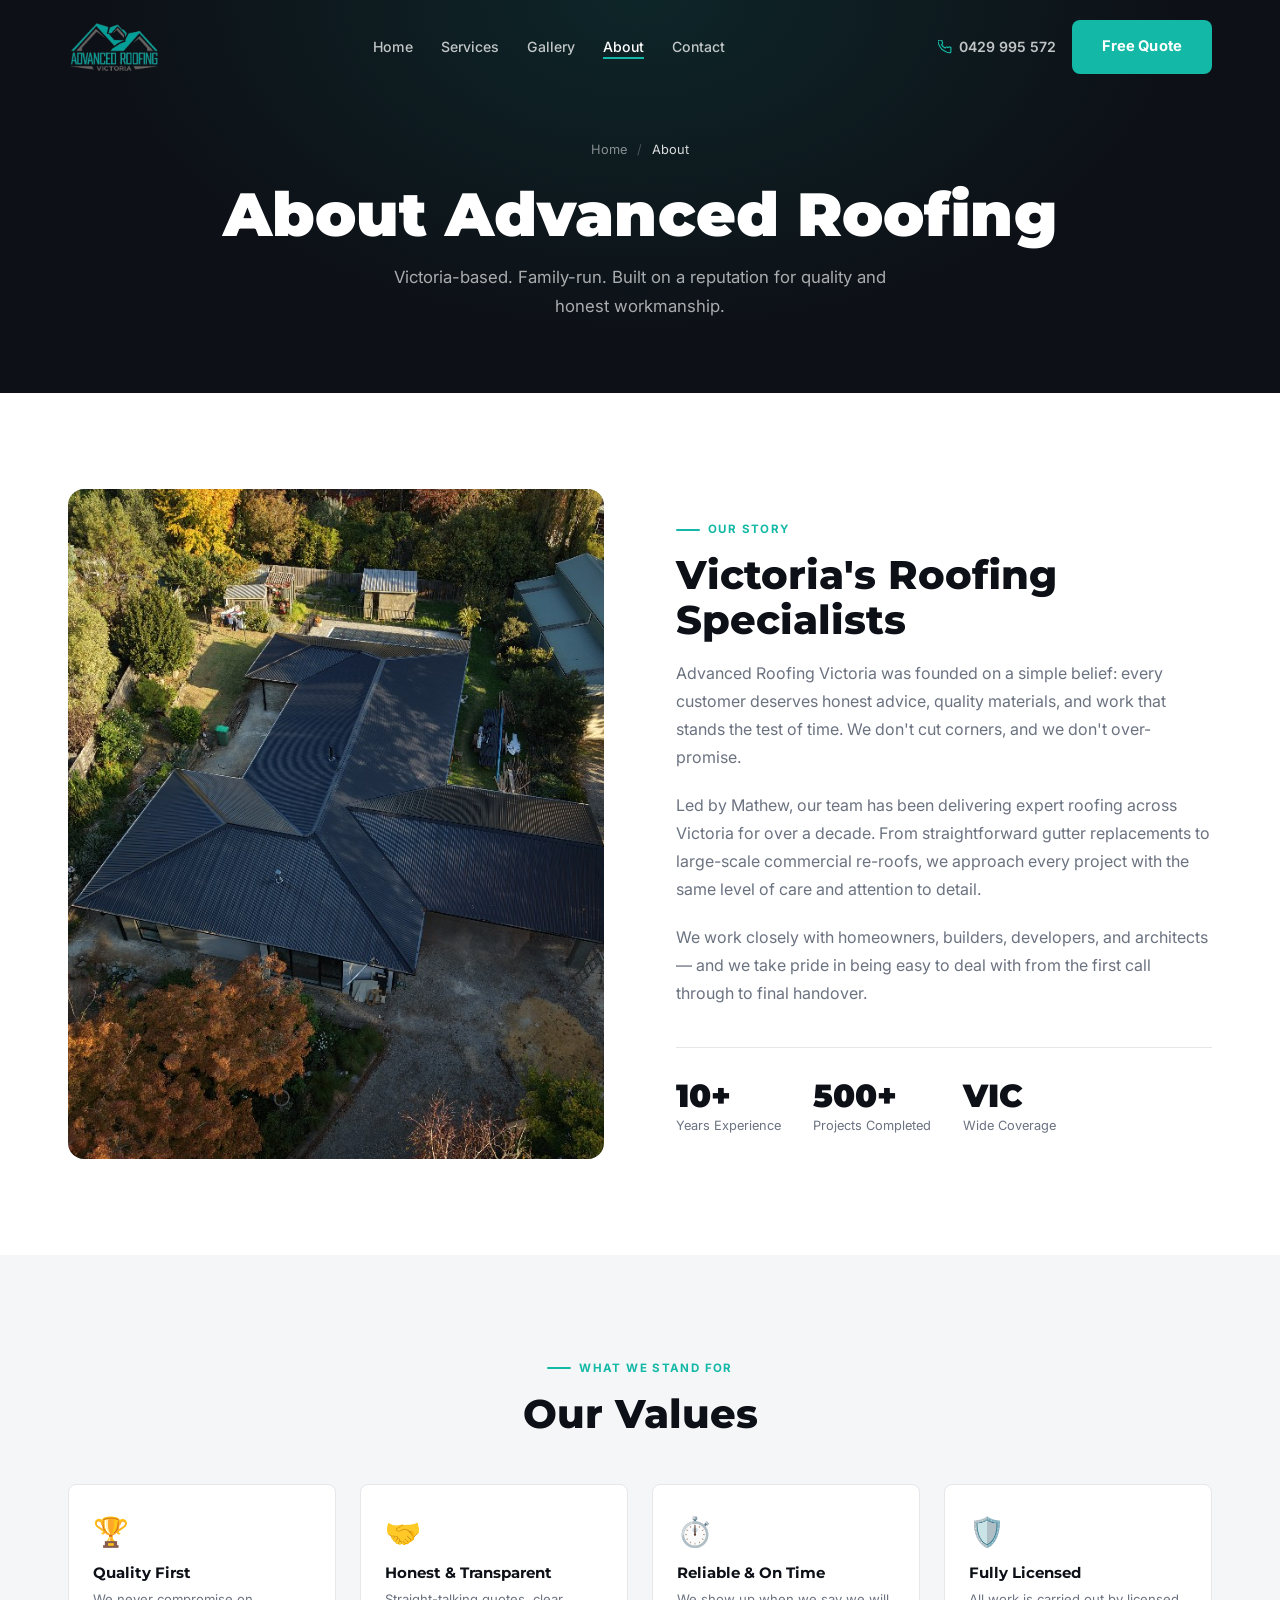
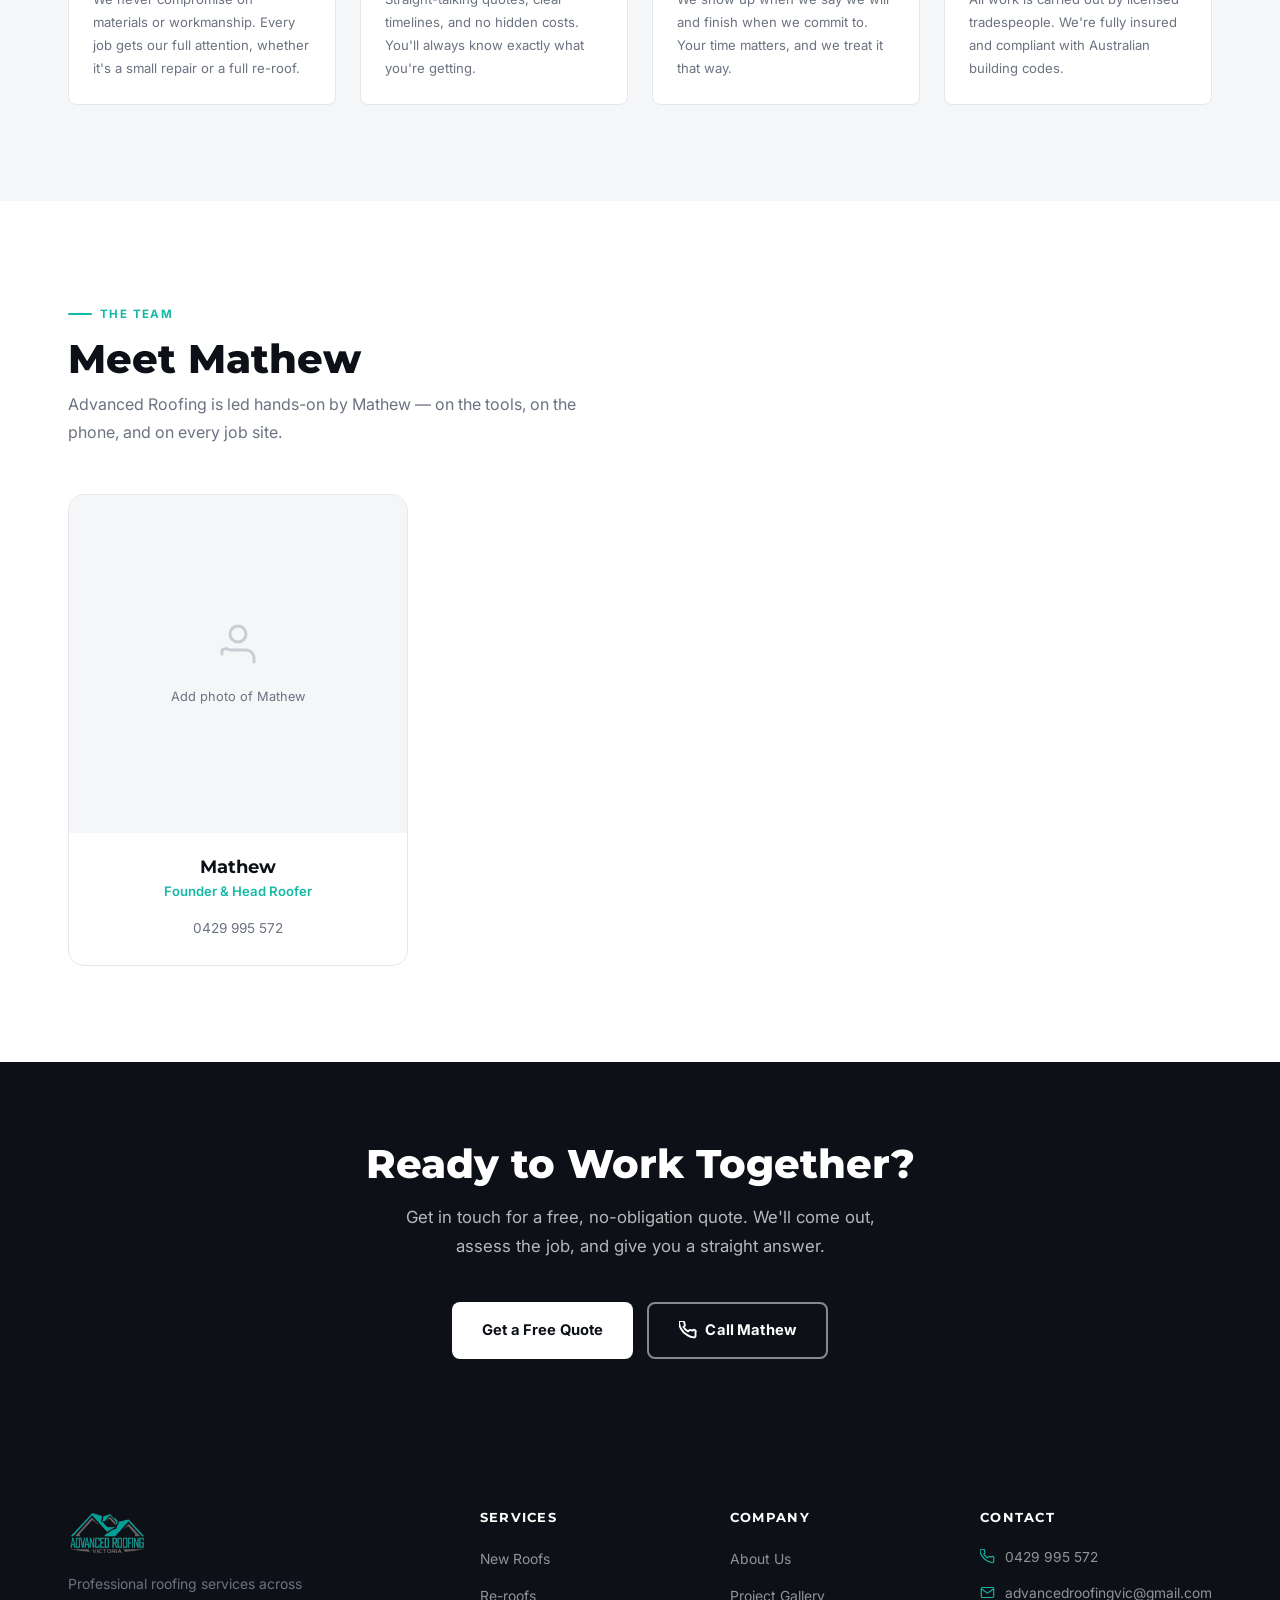
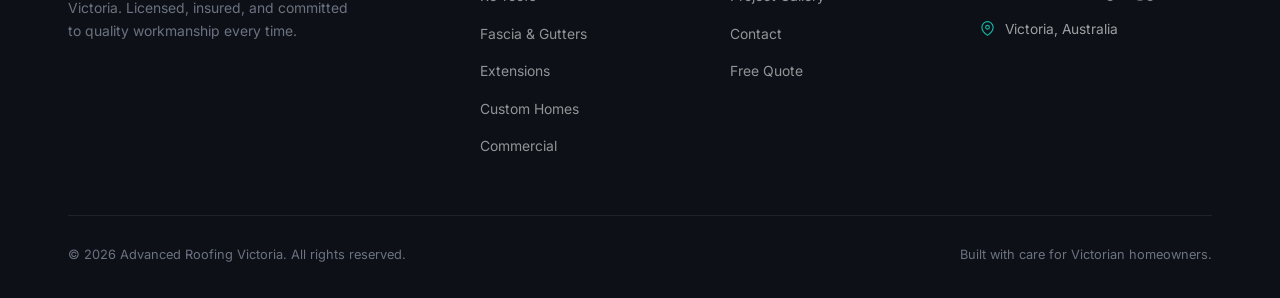
==== about.html @ ae1f90bc "Add services, gallery, about, and contact pages with clean URLs. Co-authored-by: Cursor <cursoragent" ====
<!DOCTYPE html>
<html lang="en">
<head>
  <meta charset="UTF-8" />
  <meta name="viewport" content="width=device-width, initial-scale=1.0" />
  <title>About Us | Advanced Roofing Victoria</title>
  <meta name="description" content="Learn about Advanced Roofing Victoria — who we are, what we stand for, and why Victorian homeowners trust us with their roofs." />
  <link rel="stylesheet" href="css/styles.css" />
</head>
<body>
  <!-- Navigation -->
  <nav class="navbar scrolled" id="navbar">
    <div class="container">
      <a href="/" class="nav-logo">
        <img src="images/logo.png" alt="Advanced Roofing Victoria" />
      </a>
      <ul class="nav-links">
        <li><a href="/">Home</a></li>
        <li><a href="services">Services</a></li>
        <li><a href="gallery">Gallery</a></li>
        <li><a href="about" class="active">About</a></li>
        <li><a href="contact">Contact</a></li>
      </ul>
      <div class="nav-right">
        <a href="tel:0429995572" class="nav-phone">
          <svg xmlns="http://www.w3.org/2000/svg" viewBox="0 0 24 24" style="width:14px;height:14px;stroke:#14B8A6;fill:none;stroke-width:2;"><path d="M22 16.92v3a2 2 0 01-2.18 2 19.79 19.79 0 01-8.63-3.07A19.5 19.5 0 013.07 11a19.79 19.79 0 01-3.07-8.67A2 2 0 012 .18h3a2 2 0 012 1.72 12.05 12.05 0 00.7 2.81 2 2 0 01-.45 2.11L6.09 7.91a16 16 0 006 6l1.27-1.27a2 2 0 012.11-.45 12.05 12.05 0 002.81.7A2 2 0 0122 14.92v2z"/></svg>
          0429 995 572
        </a>
        <a href="contact" class="btn btn-teal">Free Quote</a>
      </div>
      <button class="hamburger" id="hamburger" aria-label="Toggle menu">
        <span></span><span></span><span></span>
      </button>
    </div>
  </nav>
  <!-- Mobile Nav -->
  <div class="mobile-nav" id="mobileNav">
    <a href="/" onclick="closeMobileNav()">Home</a>
    <a href="services" onclick="closeMobileNav()">Services</a>
    <a href="gallery" onclick="closeMobileNav()">Gallery</a>
    <a href="about" onclick="closeMobileNav()">About</a>
    <a href="contact" onclick="closeMobileNav()">Contact</a>
    <a href="contact" class="btn btn-teal">Get a Free Quote</a>
  </div>
  <!-- Page Hero -->
  <section class="page-hero">
    <div class="container">
      <div class="breadcrumb">
        <a href="/">Home</a>
        <span>/</span>
        <span style="color:rgba(255,255,255,0.85)">About</span>
      </div>
      <h1>About Advanced Roofing</h1>
      <p>Victoria-based. Family-run. Built on a reputation for quality and honest workmanship.</p>
    </div>
  </section>
  <!-- Our Story -->
  <section class="section">
    <div class="container">
      <div class="about-grid">
        <div class="about-image">
          <img src="images/IMG_0963.jpg" alt="Advanced Roofing Victoria — aerial project view" />
        </div>
        <div>
          <span class="section-eyebrow">Our Story</span>
          <h2 class="section-title">Victoria's Roofing Specialists</h2>
          <p style="margin-bottom:20px;">Advanced Roofing Victoria was founded on a simple belief: every customer deserves honest advice, quality materials, and work that stands the test of time. We don't cut corners, and we don't over-promise.</p>
          <p style="margin-bottom:20px;">Led by Mathew, our team has been delivering expert roofing across Victoria for over a decade. From straightforward gutter replacements to large-scale commercial re-roofs, we approach every project with the same level of care and attention to detail.</p>
          <p>We work closely with homeowners, builders, developers, and architects — and we take pride in being easy to deal with from the first call through to final handover.</p>
          <div style="display:flex;gap:32px;margin-top:40px;padding-top:32px;border-top:1px solid var(--border);">
            <div>
              <div style="font-family:var(--font-head);font-size:2rem;font-weight:900;color:var(--dark);line-height:1;">10+</div>
              <div style="font-size:0.8rem;color:var(--grey-mid);margin-top:4px;">Years Experience</div>
            </div>
            <div>
              <div style="font-family:var(--font-head);font-size:2rem;font-weight:900;color:var(--dark);line-height:1;">500+</div>
              <div style="font-size:0.8rem;color:var(--grey-mid);margin-top:4px;">Projects Completed</div>
            </div>
            <div>
              <div style="font-family:var(--font-head);font-size:2rem;font-weight:900;color:var(--dark);line-height:1;">VIC</div>
              <div style="font-size:0.8rem;color:var(--grey-mid);margin-top:4px;">Wide Coverage</div>
            </div>
          </div>
        </div>
      </div>
    </div>
  </section>
  <!-- Our Values -->
  <section class="section section--grey">
    <div class="container">
      <div style="text-align:center;margin-bottom:48px;">
        <span class="section-eyebrow">What We Stand For</span>
        <h2 class="section-title">Our Values</h2>
      </div>
      <div class="values-grid" style="grid-template-columns:repeat(auto-fit,minmax(220px,1fr));gap:24px;">
        <div class="value-card">
          <div class="value-icon">🏆</div>
          <h4>Quality First</h4>
          <p>We never compromise on materials or workmanship. Every job gets our full attention, whether it's a small repair or a full re-roof.</p>
        </div>
        <div class="value-card">
          <div class="value-icon">🤝</div>
          <h4>Honest &amp; Transparent</h4>
          <p>Straight-talking quotes, clear timelines, and no hidden costs. You'll always know exactly what you're getting.</p>
        </div>
        <div class="value-card">
          <div class="value-icon">⏱️</div>
          <h4>Reliable &amp; On Time</h4>
          <p>We show up when we say we will and finish when we commit to. Your time matters, and we treat it that way.</p>
        </div>
        <div class="value-card">
          <div class="value-icon">🛡️</div>
          <h4>Fully Licensed</h4>
          <p>All work is carried out by licensed tradespeople. We're fully insured and compliant with Australian building codes.</p>
        </div>
      </div>
    </div>
  </section>
  <!-- Meet the Team -->
  <section class="section">
    <div class="container">
      <span class="section-eyebrow">The Team</span>
      <h2 class="section-title" style="margin-bottom:8px;">Meet Mathew</h2>
      <p style="margin-bottom:48px;max-width:540px;">Advanced Roofing is led hands-on by Mathew — on the tools, on the phone, and on every job site.</p>
      <div style="display:grid;grid-template-columns:repeat(auto-fit,minmax(260px,1fr));gap:24px;max-width:600px;">
        <div class="team-card">
          <div class="team-photo" style="min-height:280px;">
            <!-- Replace with Mathew's photo: <img src="images/mathew.jpg" alt="Mathew — Advanced Roofing Victoria"> -->
            <div class="image-placeholder">
              <svg xmlns="http://www.w3.org/2000/svg" fill="none" viewBox="0 0 24 24" stroke="currentColor" style="width:48px;height:48px;"><path stroke-linecap="round" stroke-linejoin="round" stroke-width="1.5" d="M20 21v-2a4 4 0 00-4-4H8a4 4 0 00-4 0v2M12 11a4 4 0 100-8 4 4 0 000 8z"/></svg>
              <p style="font-size:0.8rem;color:var(--grey-mid);margin-top:8px;">Add photo of Mathew</p>
            </div>
          </div>
          <div class="team-info">
            <h4>Mathew</h4>
            <p class="role">Founder &amp; Head Roofer</p>
            <div style="margin-top:12px;">
              <a href="tel:0429995572" style="font-size:0.85rem;color:var(--grey-mid);">0429 995 572</a>
            </div>
          </div>
        </div>
      </div>
    </div>
  </section>
  <!-- CTA Banner -->
  <div class="cta-banner">
    <div class="container">
      <h2>Ready to Work Together?</h2>
      <p>Get in touch for a free, no-obligation quote. We'll come out, assess the job, and give you a straight answer.</p>
      <div class="cta-actions">
        <a href="contact" class="btn btn-white">Get a Free Quote</a>
        <a href="tel:0429995572" class="btn btn-outline-white">
          <svg xmlns="http://www.w3.org/2000/svg" width="18" height="18" viewBox="0 0 24 24" fill="none" stroke="currentColor" stroke-width="2.5"><path d="M22 16.92v3a2 2 0 01-2.18 2 19.79 19.79 0 01-8.63-3.07A19.5 19.5 0 013.07 11a19.79 19.79 0 01-3.07-8.67A2 2 0 012 .18h3a2 2 0 012 1.72c.127.96.361 1.903.7 2.81a2 2 0 01-.45 2.11L6.09 7.91a16 16 0 006 6l1.27-1.27a2 2 0 012.11-.45c.907.339 1.85.573 2.81.7A2 2 0 0122 14.92v2z"/></svg>
          Call Mathew
        </a>
      </div>
    </div>
  </div>
  <!-- Footer -->
  <footer class="footer">
    <div class="container">
      <div class="footer-grid">
        <div class="footer-brand">
          <a href="/" class="nav-logo">
            <img src="images/logo.png" alt="Advanced Roofing Victoria" style="height:44px;width:auto;" />
          </a>
          <p>Professional roofing services across Victoria. Licensed, insured, and committed to quality workmanship every time.</p>
        </div>
        <div class="footer-col">
          <h4>Services</h4>
          <ul>
            <li><a href="services#new-roofs">New Roofs</a></li>
            <li><a href="services#reroofs">Re-roofs</a></li>
            <li><a href="services#gutters">Fascia &amp; Gutters</a></li>
            <li><a href="services#extensions">Extensions</a></li>
            <li><a href="services#custom-homes">Custom Homes</a></li>
            <li><a href="services#commercial">Commercial</a></li>
          </ul>
        </div>
        <div class="footer-col">
          <h4>Company</h4>
          <ul>
            <li><a href="about">About Us</a></li>
            <li><a href="gallery">Project Gallery</a></li>
            <li><a href="contact">Contact</a></li>
            <li><a href="contact">Free Quote</a></li>
          </ul>
        </div>
        <div class="footer-col">
          <h4>Contact</h4>
          <div class="footer-contact-item">
            <svg xmlns="http://www.w3.org/2000/svg" viewBox="0 0 24 24"><path d="M22 16.92v3a2 2 0 01-2.18 2 19.79 19.79 0 01-8.63-3.07A19.5 19.5 0 013.07 11a19.79 19.79 0 01-3.07-8.67A2 2 0 012 .18h3a2 2 0 012 1.72c.127.96.361 1.903.7 2.81a2 2 0 01-.45 2.11L6.09 7.91a16 16 0 006 6l1.27-1.27a2 2 0 012.11-.45c.907.339 1.85.573 2.81.7A2 2 0 0122 14.92v2z"/></svg>
            <a href="tel:0429995572">0429 995 572</a>
          </div>
          <div class="footer-contact-item">
            <svg xmlns="http://www.w3.org/2000/svg" viewBox="0 0 24 24"><path d="M4 4h16c1.1 0 2 .9 2 2v12c0 1.1-.9 2-2 2H4c-1.1 0-2-.9-2-2V6c0-1.1.9-2 2-2z"/><polyline points="22,6 12,13 2,6"/></svg>
            <a href="mailto:advancedroofingvic@gmail.com">advancedroofingvic@gmail.com</a>
          </div>
          <div class="footer-contact-item">
            <svg xmlns="http://www.w3.org/2000/svg" viewBox="0 0 24 24"><path d="M21 10c0 7-9 13-9 13s-9-6-9-13a9 9 0 0118 0z"/><circle cx="12" cy="10" r="3"/></svg>
            <span>Victoria, Australia</span>
          </div>
        </div>
      </div>
      <div class="footer-bottom">
        <p>&copy; 2026 Advanced Roofing Victoria. All rights reserved.</p>
        <p>Built with care for Victorian homeowners.</p>
      </div>
    </div>
  </footer>
  <button class="scroll-top" id="scrollTop" aria-label="Scroll to top">
    <svg xmlns="http://www.w3.org/2000/svg" viewBox="0 0 24 24"><polyline points="18 15 12 9 6 15"/></svg>
  </button>
  <script src="js/main.js"></script>
</body>
</html>
---- css/styles.css ----
/* ============================================
   ADVANCED ROOFING VICTORIA — Stylesheet
   ============================================ */
@import url('https://fonts.googleapis.com/css2?family=Inter:wght@400;500;600;700;800&family=Montserrat:wght@700;800;900&display=swap');
/* ── Reset & Variables ── */
*, *::before, *::after { box-sizing: border-box; margin: 0; padding: 0; }
:root {
  --teal:        #14B8A6;
  --teal-dark:   #0d9e8e;
  --teal-light:  rgba(20,184,166,0.12);
  --dark:        #0d1117;
  --dark-2:      #161b22;
  --charcoal:    #21262d;
  --grey-dark:   #1f2937;
  --grey-mid:    #6b7280;
  --grey-light:  #f4f6f8;
  --white:       #ffffff;
  --border:      #e5e7eb;
  --shadow-sm:   0 2px 8px rgba(13,17,23,0.08);
  --shadow:      0 4px 24px rgba(13,17,23,0.12);
  --shadow-lg:   0 12px 48px rgba(13,17,23,0.18);
  --shadow-xl:   0 24px 80px rgba(13,17,23,0.25);
  --radius:      8px;
  --radius-lg:   16px;
  --radius-xl:   24px;
  --transition:  0.25s ease;
  --font-body:   'Inter', sans-serif;
  --font-head:   'Montserrat', sans-serif;
  --max-w:       1200px;
}
html { scroll-behavior: smooth; }
body {
  font-family: var(--font-body);
  color: var(--grey-dark);
  background: var(--white);
  line-height: 1.6;
  -webkit-font-smoothing: antialiased;
}
img { max-width: 100%; display: block; }
a { text-decoration: none; color: inherit; }
ul { list-style: none; }
/* ── Typography ── */
h1, h2, h3, h4 { font-family: var(--font-head); line-height: 1.12; }
h1 { font-size: clamp(2.2rem, 5.5vw, 3.8rem); font-weight: 900; }
h2 { font-size: clamp(1.7rem, 3.5vw, 2.5rem); font-weight: 800; }
h3 { font-size: clamp(1.05rem, 2vw, 1.25rem); font-weight: 700; }
p  { color: var(--grey-mid); line-height: 1.75; }
/* ── Layout ── */
.container { max-width: var(--max-w); margin: 0 auto; padding: 0 28px; }
.section    { padding: 96px 0; }
.section--grey  { background: var(--grey-light); }
.section--dark  { background: var(--dark); }
.section--dark-2 { background: var(--dark-2); }
.section-eyebrow {
  display: inline-flex;
  align-items: center;
  gap: 8px;
  font-size: 0.72rem;
  font-weight: 700;
  letter-spacing: 0.12em;
  text-transform: uppercase;
  color: var(--teal);
  margin-bottom: 14px;
}
.section-eyebrow::before {
  content: '';
  display: block;
  width: 24px;
  height: 2px;
  background: var(--teal);
  border-radius: 2px;
}
.section-title   { margin-bottom: 16px; color: var(--dark); }
.section-title--white { color: var(--white); }
.section-subtitle { font-size: 1.05rem; max-width: 560px; margin-bottom: 56px; }
/* ── Buttons ── */
.btn {
  display: inline-flex;
  align-items: center;
  gap: 8px;
  padding: 15px 30px;
  border-radius: var(--radius);
  font-family: var(--font-body);
  font-weight: 700;
  font-size: 0.92rem;
  letter-spacing: 0.01em;
  cursor: pointer;
  border: none;
  transition: all var(--transition);
  white-space: nowrap;
}
.btn-teal {
  background: var(--teal);
  color: var(--white);
}
.btn-teal:hover { background: var(--teal-dark); transform: translateY(-2px); box-shadow: 0 8px 24px rgba(20,184,166,0.35); }
.btn-white {
  background: var(--white);
  color: var(--dark);
  font-weight: 700;
}
.btn-white:hover { background: #f0fdfb; transform: translateY(-2px); }
.btn-outline-white {
  background: transparent;
  color: var(--white);
  border: 2px solid rgba(255,255,255,0.5);
}
.btn-outline-white:hover { border-color: var(--white); background: rgba(255,255,255,0.08); }
.btn-dark {
  background: var(--dark);
  color: var(--white);
}
.btn-dark:hover { background: var(--charcoal); transform: translateY(-2px); }
/* ── Navbar ── */
.navbar {
  position: fixed;
  top: 0; left: 0; right: 0;
  z-index: 1000;
  padding: 20px 0;
  transition: all 0.3s ease;
}
.navbar.scrolled {
  background: var(--dark);
  padding: 14px 0;
  box-shadow: 0 1px 0 rgba(255,255,255,0.06), 0 4px 24px rgba(0,0,0,0.3);
}
.navbar .container {
  display: flex;
  align-items: center;
  justify-content: space-between;
  gap: 24px;
}
.nav-logo img { height: 52px; width: auto; display: block; }
.nav-links {
  display: flex;
  align-items: center;
  gap: 28px;
  flex: 1;
  justify-content: center;
}
.nav-links a {
  color: rgba(255,255,255,0.75);
  font-size: 0.88rem;
  font-weight: 500;
  transition: color var(--transition);
  position: relative;
}
.nav-links a::after {
  content: '';
  position: absolute;
  bottom: -4px; left: 0; right: 0;
  height: 2px;
  background: var(--teal);
  transform: scaleX(0);
  transform-origin: left;
  transition: transform var(--transition);
}
.nav-links a:hover, .nav-links a.active { color: var(--white); }
.nav-links a:hover::after, .nav-links a.active::after { transform: scaleX(1); }
.nav-right {
  display: flex;
  align-items: center;
  gap: 16px;
}
.nav-phone {
  display: flex;
  align-items: center;
  gap: 7px;
  color: rgba(255,255,255,0.75);
  font-size: 0.88rem;
  font-weight: 600;
  transition: color var(--transition);
}
.nav-phone svg { width: 14px; height: 14px; stroke: var(--teal); fill: none; stroke-width: 2; flex-shrink: 0; }
.nav-phone:hover { color: var(--white); }
.hamburger {
  display: none;
  flex-direction: column;
  gap: 5px;
  background: none;
  border: none;
  cursor: pointer;
  padding: 4px;
}
.hamburger span {
  display: block;
  width: 24px;
  height: 2px;
  background: var(--white);
  border-radius: 2px;
  transition: all var(--transition);
}
.hamburger.open span:nth-child(1) { transform: translateY(7px) rotate(45deg); }
.hamburger.open span:nth-child(2) { opacity: 0; }
.hamburger.open span:nth-child(3) { transform: translateY(-7px) rotate(-45deg); }
.mobile-nav {
  display: none;
  position: fixed;
  inset: 0;
  background: var(--dark);
  z-index: 999;
  flex-direction: column;
  align-items: center;
  justify-content: center;
  gap: 28px;
}
.mobile-nav.open { display: flex; }
.mobile-nav a {
  font-family: var(--font-head);
  font-size: 1.8rem;
  font-weight: 800;
  color: var(--white);
  transition: color var(--transition);
}
.mobile-nav a:hover { color: var(--teal); }
.mobile-nav .nav-phone {
  font-size: 1rem;
  color: var(--teal);
  margin-top: 8px;
}
/* ── Hero ── */
.hero {
  position: relative;
  min-height: 100vh;
  display: flex;
  flex-direction: column;
  justify-content: flex-end;
  overflow: hidden;
}
/* Video hero background */
.hero-video {
  position: absolute;
  inset: 0;
  width: 100%;
  height: 100%;
  object-fit: cover;
  object-position: center center;
  z-index: 0;
}
/* Fallback static bg if video unsupported */
.hero-bg {
  position: absolute;
  inset: 0;
  background-image: url('../images/hero-bg.jpg');
  background-size: cover;
  background-position: center 30%;
}
.hero-overlay {
  position: absolute;
  inset: 0;
  z-index: 1;
  background: linear-gradient(
    to bottom,
    rgba(13,17,23,0.55) 0%,
    rgba(13,17,23,0.40) 40%,
    rgba(13,17,23,0.85) 80%,
    rgba(13,17,23,0.97) 100%
  );
}
.hero-content {
  position: relative;
  z-index: 2;
  padding: 160px 0 80px;
}
.hero-badge {
  display: inline-flex;
  align-items: center;
  gap: 10px;
  background: rgba(20,184,166,0.15);
  border: 1px solid rgba(20,184,166,0.4);
  border-radius: 100px;
  padding: 7px 18px;
  margin-bottom: 28px;
}
.hero-badge-dot {
  width: 7px; height: 7px;
  border-radius: 50%;
  background: var(--teal);
  animation: pulse 2s infinite;
}
@keyframes pulse {
  0%, 100% { opacity: 1; box-shadow: 0 0 0 0 rgba(20,184,166,0.4); }
  50% { opacity: 0.7; box-shadow: 0 0 0 6px rgba(20,184,166,0); }
}
.hero-badge span {
  font-size: 0.75rem;
  font-weight: 700;
  color: #5eead4;
  letter-spacing: 0.08em;
  text-transform: uppercase;
}
.hero-content h1 {
  color: var(--white);
  max-width: 760px;
  margin-bottom: 22px;
  text-shadow: 0 2px 20px rgba(0,0,0,0.3);
}
.hero-content h1 em {
  color: var(--teal);
  font-style: normal;
}
.hero-desc {
  font-size: 1.12rem;
  color: rgba(255,255,255,0.75);
  max-width: 540px;
  margin-bottom: 40px;
  line-height: 1.7;
}
.hero-actions { display: flex; gap: 14px; flex-wrap: wrap; }
/* Hero bottom bar */
.hero-bottom {
  position: relative;
  z-index: 2;
  border-top: 1px solid rgba(255,255,255,0.08);
  padding: 28px 0;
}
.hero-bottom .container {
  display: flex;
  align-items: center;
  justify-content: space-between;
  gap: 24px;
  flex-wrap: wrap;
}
.hero-stat { text-align: center; }
.hero-stat-num {
  font-family: var(--font-head);
  font-size: 2rem;
  font-weight: 900;
  color: var(--white);
  line-height: 1;
}
.hero-stat-num span { color: var(--teal); }
.hero-stat-label {
  font-size: 0.78rem;
  color: rgba(255,255,255,0.5);
  text-transform: uppercase;
  letter-spacing: 0.06em;
  margin-top: 4px;
}
.hero-divider {
  width: 1px;
  height: 40px;
  background: rgba(255,255,255,0.12);
}
/* ── Trust Bar ── */
.trust-bar {
  background: var(--teal);
  padding: 0;
}
.trust-bar .container {
  display: grid;
  grid-template-columns: repeat(4, 1fr);
}
.trust-item {
  display: flex;
  align-items: center;
  gap: 14px;
  padding: 22px 28px;
  border-right: 1px solid rgba(255,255,255,0.18);
}
.trust-item:last-child { border-right: none; }
.trust-item-icon {
  width: 40px; height: 40px;
  background: rgba(255,255,255,0.15);
  border-radius: 10px;
  display: flex;
  align-items: center;
  justify-content: center;
  flex-shrink: 0;
}
.trust-item-icon svg { width: 20px; height: 20px; stroke: white; fill: none; stroke-width: 2; }
.trust-item-text strong {
  display: block;
  color: white;
  font-size: 0.88rem;
  font-weight: 700;
  line-height: 1.2;
}
.trust-item-text span {
  font-size: 0.75rem;
  color: rgba(255,255,255,0.78);
}
/* ── Services Grid ── */
.services-grid {
  display: grid;
  grid-template-columns: repeat(3, 1fr);
  gap: 2px;
  background: var(--border);
  border-radius: var(--radius-lg);
  overflow: hidden;
}
.service-card {
  background: var(--white);
  padding: 40px 36px;
  transition: all var(--transition);
  position: relative;
  cursor: default;
}
.service-card:hover {
  background: #f0fdfb;
  z-index: 1;
}
.service-card::after {
  content: '';
  position: absolute;
  inset: 0;
  border: 2px solid var(--teal);
  border-radius: 0;
  opacity: 0;
  transition: opacity var(--transition);
  pointer-events: none;
}
.service-card:hover::after { opacity: 1; }
.service-num {
  font-family: var(--font-head);
  font-size: 3rem;
  font-weight: 900;
  color: var(--grey-light);
  line-height: 1;
  margin-bottom: 16px;
  transition: color var(--transition);
}
.service-card:hover .service-num { color: rgba(20,184,166,0.15); }
.service-icon {
  width: 48px; height: 48px;
  background: var(--teal-light);
  border-radius: 12px;
  display: flex;
  align-items: center;
  justify-content: center;
  margin-bottom: 20px;
  transition: background var(--transition);
}
.service-icon svg { width: 24px; height: 24px; stroke: var(--teal); fill: none; stroke-width: 1.8; }
.service-card:hover .service-icon { background: var(--teal); }
.service-card:hover .service-icon svg { stroke: white; }
.service-card h3 { color: var(--dark); margin-bottom: 10px; font-size: 1.1rem; }
.service-card p { font-size: 0.88rem; line-height: 1.7; }
.service-link {
  display: inline-flex;
  align-items: center;
  gap: 6px;
  margin-top: 20px;
  font-size: 0.82rem;
  font-weight: 700;
  color: var(--teal);
  opacity: 0;
  transform: translateX(-4px);
  transition: all var(--transition);
}
.service-link svg { width: 14px; height: 14px; stroke: var(--teal); fill: none; stroke-width: 2.5; }
.service-card:hover .service-link { opacity: 1; transform: translateX(0); }
/* ── Why Choose Us ── */
.features-split {
  display: grid;
  grid-template-columns: 1fr 1fr;
  gap: 0;
  min-height: 600px;
}
.features-image-side {
  position: relative;
  overflow: hidden;
}
.features-image-side img {
  width: 100%;
  height: 100%;
  object-fit: cover;
}
.features-image-side .img-overlay {
  position: absolute;
  inset: 0;
  background: linear-gradient(to right, transparent 60%, var(--grey-light) 100%);
}
.features-content-side {
  background: var(--grey-light);
  padding: 80px 64px;
  display: flex;
  flex-direction: column;
  justify-content: center;
}
.features-list { display: flex; flex-direction: column; gap: 32px; margin-top: 8px; }
.feature-item { display: flex; gap: 18px; align-items: flex-start; }
.feature-check {
  width: 36px; height: 36px;
  flex-shrink: 0;
  background: var(--teal);
  border-radius: 50%;
  display: flex;
  align-items: center;
  justify-content: center;
  margin-top: 2px;
}
.feature-check svg { width: 16px; height: 16px; stroke: white; fill: none; stroke-width: 3; }
.feature-text h4 {
  font-size: 1rem;
  font-weight: 700;
  color: var(--dark);
  margin-bottom: 4px;
}
.feature-text p { font-size: 0.88rem; margin: 0; }
/* ── How It Works ── */
.process-grid {
  display: grid;
  grid-template-columns: repeat(3, 1fr);
  gap: 0;
  position: relative;
}
.process-grid::before {
  content: '';
  position: absolute;
  top: 48px;
  left: calc(16.66% + 24px);
  right: calc(16.66% + 24px);
  height: 2px;
  background: linear-gradient(to right, var(--teal), var(--teal-dark));
  z-index: 0;
}
.process-step {
  text-align: center;
  padding: 0 40px;
  position: relative;
  z-index: 1;
}
.process-number {
  width: 96px; height: 96px;
  border-radius: 50%;
  background: var(--dark);
  border: 3px solid var(--teal);
  display: flex;
  align-items: center;
  justify-content: center;
  margin: 0 auto 28px;
  font-family: var(--font-head);
  font-size: 2rem;
  font-weight: 900;
  color: var(--teal);
  box-shadow: 0 0 0 8px rgba(20,184,166,0.1);
}
.process-step h3 { color: var(--white); margin-bottom: 12px; font-size: 1.15rem; }
.process-step p { color: rgba(255,255,255,0.6); font-size: 0.9rem; max-width: 220px; margin: 0 auto; }
/* ── Stats Strip ── */
.stats-strip {
  background: var(--teal);
  padding: 60px 0;
}
.stats-strip .container {
  display: grid;
  grid-template-columns: repeat(4, 1fr);
  gap: 0;
}
.stat-item {
  text-align: center;
  padding: 0 24px;
  border-right: 1px solid rgba(255,255,255,0.2);
}
.stat-item:last-child { border-right: none; }
.stat-num {
  font-family: var(--font-head);
  font-size: 3rem;
  font-weight: 900;
  color: var(--white);
  line-height: 1;
  margin-bottom: 8px;
}
.stat-label {
  font-size: 0.85rem;
  color: rgba(255,255,255,0.8);
  font-weight: 500;
}
/* ── Testimonials ── */
.testimonials-grid {
  display: grid;
  grid-template-columns: repeat(3, 1fr);
  gap: 24px;
}
.testimonial-card {
  background: var(--charcoal);
  border-radius: var(--radius-lg);
  padding: 36px;
  border: 1px solid rgba(255,255,255,0.06);
  transition: all var(--transition);
  position: relative;
}
.testimonial-card::before {
  content: '"';
  position: absolute;
  top: 20px;
  right: 28px;
  font-size: 5rem;
  line-height: 1;
  color: rgba(20,184,166,0.15);
  font-family: Georgia, serif;
}
.testimonial-card:hover { border-color: rgba(20,184,166,0.3); transform: translateY(-4px); }
.stars { display: flex; gap: 3px; margin-bottom: 18px; }
.stars svg { width: 16px; height: 16px; fill: #FBBF24; stroke: none; }
.testimonial-text {
  font-size: 0.93rem;
  line-height: 1.75;
  color: rgba(255,255,255,0.75);
  margin-bottom: 24px;
  font-style: italic;
}
.testimonial-author { display: flex; align-items: center; gap: 12px; }
.author-avatar {
  width: 44px; height: 44px;
  border-radius: 50%;
  background: var(--teal);
  color: white;
  display: flex;
  align-items: center;
  justify-content: center;
  font-family: var(--font-head);
  font-weight: 700;
  font-size: 0.85rem;
  flex-shrink: 0;
}
.author-name { font-weight: 600; font-size: 0.9rem; color: var(--white); }
.author-location { font-size: 0.78rem; color: rgba(255,255,255,0.45); }
/* ── Areas We Service ── */
.areas-grid {
  display: grid;
  grid-template-columns: repeat(auto-fill, minmax(160px, 1fr));
  gap: 12px;
  margin-bottom: 40px;
}
.area-tag {
  display: flex;
  align-items: center;
  gap: 8px;
  padding: 12px 16px;
  background: var(--white);
  border: 1.5px solid var(--border);
  border-radius: var(--radius);
  font-size: 0.85rem;
  font-weight: 500;
  color: var(--grey-dark);
  transition: all var(--transition);
}
.area-tag svg { width: 14px; height: 14px; stroke: var(--teal); fill: none; stroke-width: 2; flex-shrink: 0; }
.area-tag:hover { border-color: var(--teal); color: var(--teal); background: var(--teal-light); }
/* ── CTA Banner ── */
.cta-banner {
  position: relative;
  overflow: hidden;
  padding: 80px 0;
  background: var(--dark);
}
.cta-banner-bg {
  position: absolute;
  inset: 0;
  background-image: url('../images/hero-bg.jpg');
  background-size: cover;
  background-position: center;
  opacity: 0.1;
}
.cta-banner .container { position: relative; z-index: 1; text-align: center; }
.cta-banner h2 { color: var(--white); margin-bottom: 16px; }
.cta-banner p { color: rgba(255,255,255,0.7); font-size: 1.05rem; margin-bottom: 40px; max-width: 520px; margin-left: auto; margin-right: auto; }
.cta-actions { display: flex; gap: 14px; justify-content: center; flex-wrap: wrap; }
/* ── Page Hero ── */
.page-hero {
  background: var(--dark);
  padding: 140px 0 72px;
  text-align: center;
  position: relative;
  overflow: hidden;
}
.page-hero::before {
  content: '';
  position: absolute;
  inset: 0;
  background: radial-gradient(ellipse at center top, rgba(20,184,166,0.12) 0%, transparent 60%);
}
.page-hero .container { position: relative; z-index: 1; }
.page-hero h1 { color: var(--white); margin-bottom: 14px; }
.page-hero p { color: rgba(255,255,255,0.65); font-size: 1.05rem; max-width: 540px; margin: 0 auto; }
.breadcrumb {
  display: flex;
  justify-content: center;
  gap: 10px;
  align-items: center;
  margin-bottom: 20px;
  font-size: 0.8rem;
}
.breadcrumb a { color: rgba(255,255,255,0.5); transition: color var(--transition); }
.breadcrumb a:hover { color: var(--teal); }
.breadcrumb span { color: rgba(255,255,255,0.25); }
/* ── Services Detail (services page) ── */
.services-detail-grid { display: grid; gap: 40px; }
.service-detail-card {
  display: grid;
  grid-template-columns: 1fr 1fr;
  gap: 0;
  border-radius: var(--radius-lg);
  overflow: hidden;
  border: 1px solid var(--border);
  background: var(--white);
  transition: box-shadow var(--transition);
}
.service-detail-card:hover { box-shadow: var(--shadow-lg); }
.service-detail-card:nth-child(even) .service-detail-content { order: -1; }
.service-detail-image {
  background: var(--grey-light);
  min-height: 300px;
  display: flex;
  align-items: center;
  justify-content: center;
  overflow: hidden;
}
.service-detail-image img { width: 100%; height: 100%; object-fit: cover; }
.service-detail-content {
  padding: 52px;
  display: flex;
  flex-direction: column;
  justify-content: center;
}
.service-detail-content h3 { font-size: 1.5rem; color: var(--dark); margin-bottom: 12px; }
.service-detail-content p { margin-bottom: 20px; }
.service-features { display: flex; flex-direction: column; gap: 10px; margin-bottom: 28px; }
.service-features li {
  display: flex;
  align-items: center;
  gap: 10px;
  font-size: 0.88rem;
  color: var(--grey-dark);
}
.service-features li::before {
  content: '';
  width: 20px; height: 20px;
  background: var(--teal-light);
  border-radius: 50%;
  flex-shrink: 0;
  background-image: url("data:image/svg+xml,%3Csvg xmlns='http://www.w3.org/2000/svg' viewBox='0 0 24 24' fill='none' stroke='%2314B8A6' stroke-width='2.5'%3E%3Cpolyline points='20 6 9 17 4 12'/%3E%3C/svg%3E");
  background-size: 12px;
  background-position: center;
  background-repeat: no-repeat;
}
/* ── Gallery ── */
.gallery-grid {
  columns: 3;
  gap: 16px;
  column-gap: 16px;
}
.gallery-item {
  break-inside: avoid;
  margin-bottom: 16px;
  border-radius: var(--radius);
  overflow: hidden;
  position: relative;
  cursor: pointer;
  background: var(--grey-light);
}
.gallery-item img { width: 100%; display: block; transition: transform 0.5s ease; }
.gallery-item:hover img { transform: scale(1.06); }
.gallery-overlay {
  position: absolute;
  inset: 0;
  background: rgba(13,17,23,0.6);
  opacity: 0;
  transition: opacity var(--transition);
  display: flex;
  align-items: center;
  justify-content: center;
}
.gallery-item:hover .gallery-overlay { opacity: 1; }
.gallery-overlay svg { width: 44px; height: 44px; stroke: white; fill: none; stroke-width: 1.5; }
.gallery-placeholder {
  aspect-ratio: 4/3;
  display: flex;
  flex-direction: column;
  align-items: center;
  justify-content: center;
  gap: 10px;
  color: var(--grey-mid);
  font-size: 0.8rem;
  background: var(--grey-light);
  border: 2px dashed var(--border);
  border-radius: var(--radius);
}
.gallery-placeholder svg { width: 36px; height: 36px; opacity: 0.35; }
/* Lightbox */
.lightbox {
  display: none;
  position: fixed;
  inset: 0;
  background: rgba(0,0,0,0.94);
  z-index: 2000;
  align-items: center;
  justify-content: center;
}
.lightbox.open { display: flex; }
.lightbox img { max-width: 90vw; max-height: 85vh; border-radius: var(--radius); }
.lightbox-close {
  position: absolute;
  top: 20px; right: 24px;
  background: rgba(255,255,255,0.1);
  border: none;
  color: white;
  font-size: 1.5rem;
  cursor: pointer;
  width: 44px; height: 44px;
  border-radius: 50%;
  display: flex;
  align-items: center;
  justify-content: center;
  transition: background var(--transition);
}
.lightbox-close:hover { background: rgba(255,255,255,0.2); }
/* ── About ── */
.about-grid {
  display: grid;
  grid-template-columns: 1fr 1fr;
  gap: 72px;
  align-items: center;
}
.about-image {
  border-radius: var(--radius-lg);
  overflow: hidden;
  aspect-ratio: 4/5;
  position: relative;
}
.about-image img { width: 100%; height: 100%; object-fit: cover; }
.values-grid {
  display: grid;
  grid-template-columns: 1fr 1fr;
  gap: 16px;
  margin-top: 48px;
}
.value-card {
  background: var(--white);
  border: 1px solid var(--border);
  border-radius: var(--radius);
  padding: 24px;
}
.value-icon { font-size: 1.8rem; margin-bottom: 10px; }
.value-card h4 { color: var(--dark); font-size: 0.92rem; margin-bottom: 6px; }
.value-card p { font-size: 0.82rem; margin: 0; }
.team-card {
  background: var(--white);
  border-radius: var(--radius-lg);
  overflow: hidden;
  border: 1px solid var(--border);
  text-align: center;
  transition: box-shadow var(--transition);
  max-width: 340px;
}
.team-card:hover { box-shadow: var(--shadow); }
.team-photo {
  background: var(--grey-light);
  aspect-ratio: 1;
  display: flex;
  align-items: center;
  justify-content: center;
  overflow: hidden;
}
.team-photo img { width: 100%; height: 100%; object-fit: cover; }
.team-info { padding: 24px; }
.team-info h4 { color: var(--dark); font-size: 1.1rem; margin-bottom: 4px; }
.team-info .role { font-size: 0.82rem; color: var(--teal); font-weight: 600; }
/* ── Contact ── */
.contact-grid {
  display: grid;
  grid-template-columns: 1fr 1.6fr;
  gap: 64px;
  align-items: start;
}
.contact-info { display: flex; flex-direction: column; gap: 28px; }
.contact-item { display: flex; gap: 18px; align-items: flex-start; }
.contact-item-icon {
  width: 52px; height: 52px;
  flex-shrink: 0;
  background: var(--teal-light);
  border-radius: 14px;
  display: flex; align-items: center; justify-content: center;
  border: 1px solid rgba(20,184,166,0.2);
}
.contact-item-icon svg { width: 22px; height: 22px; stroke: var(--teal); fill: none; stroke-width: 1.8; }
.contact-item-label {
  font-size: 0.72rem;
  font-weight: 700;
  text-transform: uppercase;
  letter-spacing: 0.08em;
  color: var(--teal);
  margin-bottom: 5px;
}
.contact-item-value { font-size: 1rem; font-weight: 600; color: var(--dark); }
.contact-item-value a { color: var(--dark); transition: color var(--transition); }
.contact-item-value a:hover { color: var(--teal); }
.contact-form {
  background: var(--white);
  border: 1px solid var(--border);
  border-radius: var(--radius-xl);
  padding: 48px;
  box-shadow: var(--shadow-lg);
}
.contact-form h3 { color: var(--dark); margin-bottom: 6px; }
.contact-form > p { margin-bottom: 32px; font-size: 0.9rem; }
.form-row { display: grid; grid-template-columns: 1fr 1fr; gap: 16px; }
.form-group { display: flex; flex-direction: column; gap: 7px; margin-bottom: 16px; }
.form-group label {
  font-size: 0.78rem;
  font-weight: 700;
  color: var(--dark);
  text-transform: uppercase;
  letter-spacing: 0.06em;
}
.form-group input,
.form-group select,
.form-group textarea {
  padding: 13px 16px;
  border: 1.5px solid var(--border);
  border-radius: var(--radius);
  font-family: var(--font-body);
  font-size: 0.93rem;
  color: var(--grey-dark);
  background: var(--white);
  transition: border-color var(--transition), box-shadow var(--transition);
  outline: none;
  width: 100%;
}
.form-group input:focus,
.form-group select:focus,
.form-group textarea:focus {
  border-color: var(--teal);
  box-shadow: 0 0 0 3px rgba(20,184,166,0.12);
}
.form-group textarea { resize: vertical; min-height: 120px; }
.form-submit {
  width: 100%;
  margin-top: 8px;
  justify-content: center;
  font-size: 1rem;
  padding: 17px;
  border-radius: var(--radius);
}
.form-success {
  display: none;
  text-align: center;
  padding: 18px;
  background: rgba(20,184,166,0.08);
  border: 1px solid rgba(20,184,166,0.3);
  border-radius: var(--radius);
  color: #0d9e8e;
  font-weight: 600;
  font-size: 0.9rem;
  margin-top: 16px;
}
/* ── Footer ── */
.footer { background: var(--dark); color: rgba(255,255,255,0.6); padding: 72px 0 32px; }
.footer-grid {
  display: grid;
  grid-template-columns: 1.8fr 1fr 1fr 1fr;
  gap: 48px;
  margin-bottom: 56px;
}
.footer-brand p {
  font-size: 0.87rem;
  line-height: 1.7;
  margin: 18px 0 24px;
  max-width: 280px;
}
.footer-social { display: flex; gap: 10px; }
.social-link {
  width: 38px; height: 38px;
  background: rgba(255,255,255,0.07);
  border-radius: 10px;
  display: flex;
  align-items: center;
  justify-content: center;
  transition: all var(--transition);
  border: 1px solid rgba(255,255,255,0.05);
}
.social-link:hover { background: var(--teal); border-color: var(--teal); }
.social-link svg { width: 16px; height: 16px; fill: white; }
.footer-col h4 {
  color: var(--white);
  font-size: 0.8rem;
  font-weight: 700;
  text-transform: uppercase;
  letter-spacing: 0.1em;
  margin-bottom: 20px;
}
.footer-col ul { display: flex; flex-direction: column; gap: 12px; }
.footer-col ul a {
  font-size: 0.87rem;
  color: rgba(255,255,255,0.55);
  transition: color var(--transition);
}
.footer-col ul a:hover { color: var(--teal); }
.footer-contact-item { display: flex; gap: 10px; align-items: flex-start; margin-bottom: 14px; font-size: 0.86rem; }
.footer-contact-item svg { width: 15px; height: 15px; stroke: var(--teal); fill: none; stroke-width: 1.8; flex-shrink: 0; margin-top: 3px; }
.footer-contact-item a { color: rgba(255,255,255,0.55); transition: color var(--transition); }
.footer-contact-item a:hover { color: var(--white); }
.footer-bottom {
  border-top: 1px solid rgba(255,255,255,0.07);
  padding-top: 28px;
  display: flex;
  justify-content: space-between;
  align-items: center;
  font-size: 0.8rem;
  color: rgba(255,255,255,0.3);
}
.footer-bottom a { color: var(--teal); }
/* ── Floating Call Button (mobile) ── */
.float-call {
  display: none;
  position: fixed;
  bottom: 20px;
  right: 20px;
  width: 56px;
  height: 56px;
  background: var(--teal);
  border-radius: 50%;
  align-items: center;
  justify-content: center;
  box-shadow: 0 4px 24px rgba(20,184,166,0.5);
  z-index: 500;
  transition: transform var(--transition);
}
.float-call:hover { transform: scale(1.08); }
.float-call svg { width: 24px; height: 24px; stroke: white; fill: none; stroke-width: 2; }
/* ── Scroll to top ── */
.scroll-top {
  position: fixed;
  bottom: 28px; right: 28px;
  width: 44px; height: 44px;
  background: var(--teal);
  border: none;
  border-radius: 10px;
  display: flex;
  align-items: center;
  justify-content: center;
  cursor: pointer;
  opacity: 0;
  transform: translateY(10px);
  transition: all var(--transition);
  z-index: 100;
  box-shadow: 0 4px 16px rgba(20,184,166,0.4);
}
.scroll-top.visible { opacity: 1; transform: translateY(0); }
.scroll-top svg { width: 20px; height: 20px; stroke: white; fill: none; stroke-width: 2.5; }
/* ── Before & After Slider ── */
.ba-wrap { max-width: 900px; margin: 0 auto; }
.ba-slider {
  position: relative;
  width: 100%;
  aspect-ratio: 16/9;
  border-radius: var(--radius-xl);
  overflow: hidden;
  cursor: ew-resize;
  user-select: none;
  touch-action: none;
  box-shadow: var(--shadow-lg);
}
.ba-img {
  position: absolute;
  inset: 0;
  width: 100%;
  height: 100%;
  object-fit: cover;
  pointer-events: none;
  display: block;
}
.ba-before-img {
  clip-path: inset(0 50% 0 0);
  transition: clip-path 0s;
}
.ba-handle {
  position: absolute;
  top: 0;
  left: 50%;
  bottom: 0;
  width: 2px;
  background: white;
  transform: translateX(-50%);
  pointer-events: none;
  z-index: 10;
}
.ba-handle-btn {
  position: absolute;
  top: 50%;
  left: 50%;
  transform: translate(-50%, -50%);
  width: 46px;
  height: 46px;
  background: white;
  border-radius: 50%;
  display: flex;
  align-items: center;
  justify-content: center;
  gap: 2px;
  box-shadow: 0 2px 16px rgba(0,0,0,0.25);
}
.ba-label {
  position: absolute;
  bottom: 16px;
  padding: 5px 14px;
  border-radius: 100px;
  font-size: 0.72rem;
  font-weight: 700;
  text-transform: uppercase;
  letter-spacing: 0.1em;
  pointer-events: none;
  z-index: 5;
}
.ba-label--before { left: 16px; background: rgba(0,0,0,0.55); color: white; }
.ba-label--after  { right: 16px; background: var(--teal); color: white; }
.ba-hint {
  text-align: center;
  margin-top: 14px;
  font-size: 0.8rem;
  color: var(--grey-mid);
}
/* ── Gallery Preview ── */
.gallery-preview-header {
  display: flex;
  align-items: flex-end;
  justify-content: space-between;
  margin-bottom: 28px;
  flex-wrap: wrap;
  gap: 16px;
}
.gallery-preview-grid {
  display: grid;
  grid-template-columns: 1.4fr 1fr 1fr;
  grid-template-rows: 320px;
  gap: 10px;
  border-radius: var(--radius-xl);
  overflow: hidden;
}
.gp-item {
  position: relative;
  overflow: hidden;
  display: block;
  text-decoration: none;
}
.gp-item img {
  width: 100%;
  height: 100%;
  object-fit: cover;
  transition: transform 0.5s ease;
  display: block;
}
.gp-item:hover img { transform: scale(1.05); }
.gp-overlay {
  position: absolute;
  inset: 0;
  background: linear-gradient(to top, rgba(13,17,23,0.7) 0%, transparent 55%);
  display: flex;
  align-items: flex-end;
  padding: 20px;
  opacity: 0;
  transition: opacity 0.3s;
}
.gp-item:hover .gp-overlay { opacity: 1; }
.gp-overlay span {
  color: white;
  font-weight: 600;
  font-size: 0.87rem;
  font-family: var(--font-head);
}
/* ── FAQ ── */
.faq-layout {
  display: grid;
  grid-template-columns: 280px 1fr;
  gap: 80px;
  align-items: start;
}
.faq-header { position: sticky; top: 100px; }
.faq-list { border-top: 1px solid var(--border); }
.faq-item { border-bottom: 1px solid var(--border); }
.faq-q {
  width: 100%;
  display: flex;
  align-items: center;
  justify-content: space-between;
  padding: 22px 0;
  background: none;
  border: none;
  font-family: var(--font-head);
  font-size: 0.97rem;
  font-weight: 600;
  color: var(--dark);
  cursor: pointer;
  text-align: left;
  gap: 20px;
  transition: color var(--transition);
}
.faq-q:hover { color: var(--teal); }
.faq-icon {
  width: 28px;
  height: 28px;
  border-radius: 50%;
  background: var(--teal-light);
  color: var(--teal);
  display: flex;
  align-items: center;
  justify-content: center;
  flex-shrink: 0;
  font-size: 1.3rem;
  line-height: 1;
  transition: transform 0.25s, background 0.25s, color 0.25s;
}
.faq-icon::after { content: '+'; }
.faq-item.open .faq-icon {
  transform: rotate(45deg);
  background: var(--teal);
  color: white;
}
.faq-a {
  overflow: hidden;
  max-height: 0;
  transition: max-height 0.35s ease;
}
.faq-item.open .faq-a { max-height: 220px; }
.faq-a p {
  padding-bottom: 24px;
  color: var(--grey-mid);
  line-height: 1.75;
  font-size: 0.93rem;
}
/* ── Helpers ── */
.image-placeholder {
  width: 100%;
  height: 100%;
  min-height: 280px;
  display: flex;
  flex-direction: column;
  align-items: center;
  justify-content: center;
  gap: 10px;
  color: var(--grey-mid);
  font-size: 0.82rem;
}
.image-placeholder svg { width: 44px; height: 44px; opacity: 0.3; }
/* ── Responsive ── */
@media (max-width: 1024px) {
  .services-grid { grid-template-columns: repeat(2, 1fr); }
  .testimonials-grid { grid-template-columns: 1fr 1fr; }
  .footer-grid { grid-template-columns: 1fr 1fr; gap: 32px; }
  .features-split { grid-template-columns: 1fr; }
  .features-image-side { min-height: 320px; }
  .features-image-side .img-overlay { background: linear-gradient(to bottom, transparent 60%, var(--grey-light) 100%); }
}
@media (max-width: 1024px) {
  .faq-layout { grid-template-columns: 1fr; gap: 40px; }
  .faq-header { position: static; }
  .gallery-preview-grid { grid-template-columns: 1fr 1fr; grid-template-rows: 220px 220px; }
  .gp-item--large { grid-column: 1 / -1; }
}
@media (max-width: 768px) {
  .nav-links, .nav-phone, .nav-right .btn { display: none; }
  .hamburger { display: flex; }
  .float-call { display: flex; }
  .scroll-top { display: none; }
  .section { padding: 64px 0; }
  .trust-bar .container { grid-template-columns: 1fr 1fr; }
  .trust-item { border-right: none; border-bottom: 1px solid rgba(255,255,255,0.18); }
  .trust-item:nth-child(2n) { border-right: none; }
  .trust-item:nth-child(3), .trust-item:nth-child(4) { border-bottom: none; }
  .services-grid { grid-template-columns: 1fr; }
  .process-grid { grid-template-columns: 1fr; }
  .process-grid::before { display: none; }
  .process-step { padding: 0 20px 48px; }
  .stats-strip .container { grid-template-columns: 1fr 1fr; }
  .stat-item:nth-child(2) { border-right: none; }
  .testimonials-grid { grid-template-columns: 1fr; }
  .contact-grid { grid-template-columns: 1fr; }
  .about-grid { grid-template-columns: 1fr; }
  .gallery-grid { columns: 2; }
  .footer-grid { grid-template-columns: 1fr; }
  .footer-bottom { flex-direction: column; gap: 8px; text-align: center; }
  .values-grid { grid-template-columns: 1fr; }
  .service-detail-card { grid-template-columns: 1fr; }
  .service-detail-card:nth-child(even) .service-detail-content { order: 0; }
  .service-detail-content { padding: 32px; }
  .contact-form { padding: 28px; }
  .form-row { grid-template-columns: 1fr; }
  .features-content-side { padding: 48px 28px; }
  .hero-divider { display: none; }
  .gallery-preview-grid { grid-template-columns: 1fr; grid-template-rows: repeat(3, 220px); }
  .gp-item--large { grid-column: auto; }
  .gp-overlay { opacity: 1; }
}
@media (max-width: 480px) {
  .gallery-grid { columns: 1; }
  .hero-bottom .container { justify-content: center; gap: 16px; }
  .stats-strip .container { grid-template-columns: 1fr 1fr; }
  .trust-bar .container { grid-template-columns: 1fr; }
  .trust-item { border-right: none; border-bottom: 1px solid rgba(255,255,255,0.18); }
  .trust-item:last-child { border-bottom: none; }
}
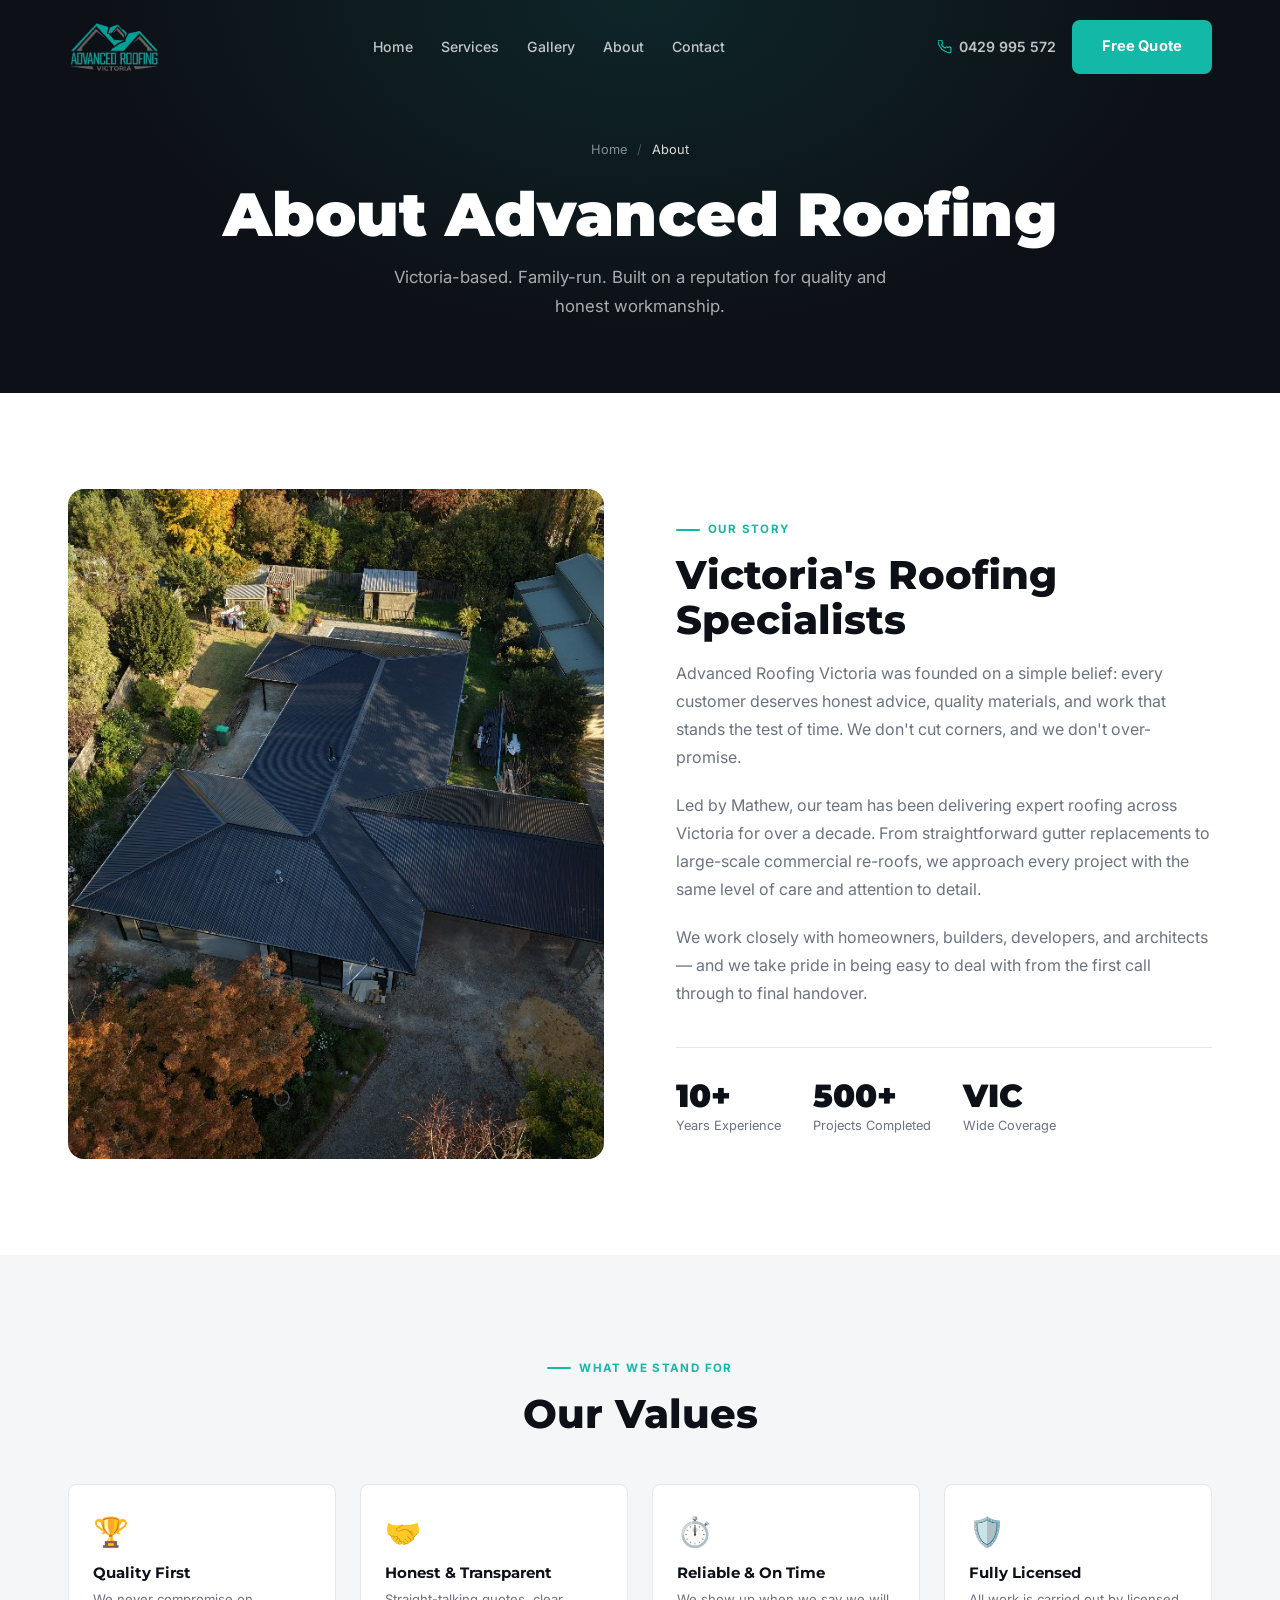
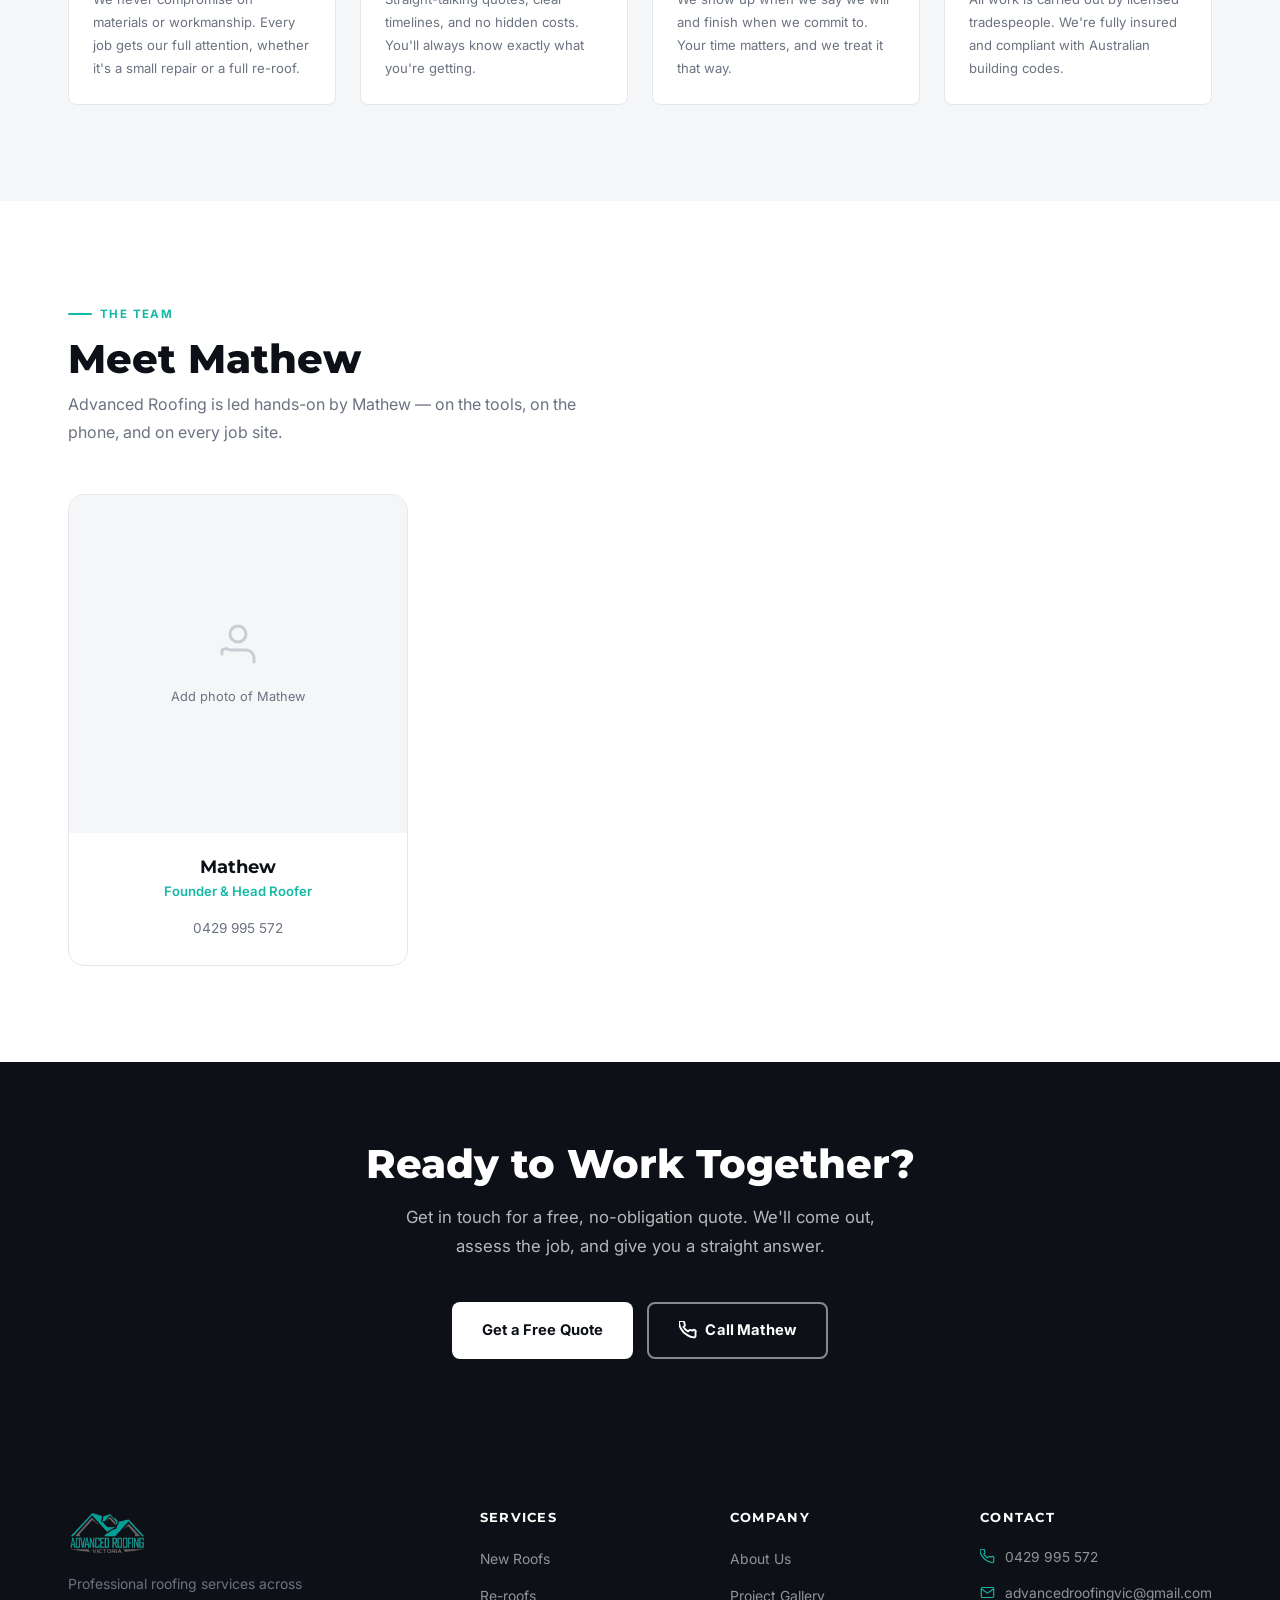
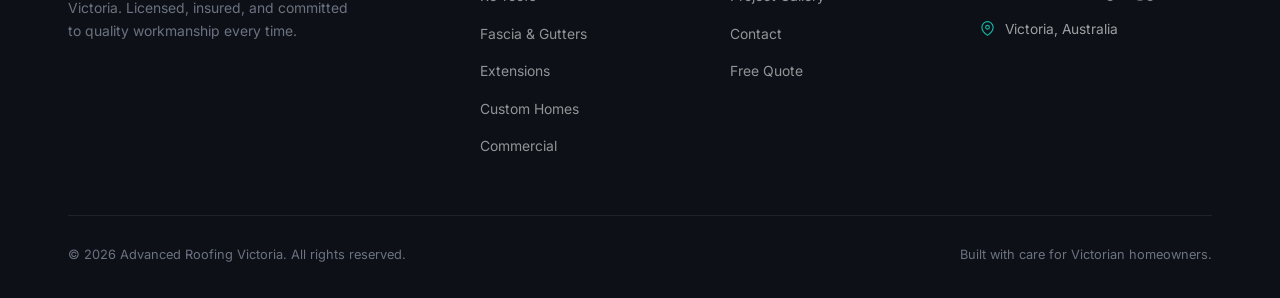
==== commit 52a949b4: "Use in-page menu anchors instead of separate page links. Nav and mobile menu scroll to homepage sect" ====
--- a/about.html
+++ b/about.html
@@ -15,18 +15,18 @@
         <img src="images/logo.png" alt="Advanced Roofing Victoria" />
       </a>
       <ul class="nav-links">
-        <li><a href="/">Home</a></li>
-        <li><a href="services">Services</a></li>
-        <li><a href="gallery">Gallery</a></li>
-        <li><a href="about" class="active">About</a></li>
-        <li><a href="contact">Contact</a></li>
+        <li><a href="/#home">Home</a></li>
+        <li><a href="/#services">Services</a></li>
+        <li><a href="/#gallery">Gallery</a></li>
+        <li><a href="/#about">About</a></li>
+        <li><a href="/#quote">Contact</a></li>
       </ul>
       <div class="nav-right">
         <a href="tel:0429995572" class="nav-phone">
           <svg xmlns="http://www.w3.org/2000/svg" viewBox="0 0 24 24" style="width:14px;height:14px;stroke:#14B8A6;fill:none;stroke-width:2;"><path d="M22 16.92v3a2 2 0 01-2.18 2 19.79 19.79 0 01-8.63-3.07A19.5 19.5 0 013.07 11a19.79 19.79 0 01-3.07-8.67A2 2 0 012 .18h3a2 2 0 012 1.72 12.05 12.05 0 00.7 2.81 2 2 0 01-.45 2.11L6.09 7.91a16 16 0 006 6l1.27-1.27a2 2 0 012.11-.45 12.05 12.05 0 002.81.7A2 2 0 0122 14.92v2z"/></svg>
           0429 995 572
         </a>
-        <a href="contact" class="btn btn-teal">Free Quote</a>
+        <a href="/#quote" class="btn btn-teal">Free Quote</a>
       </div>
       <button class="hamburger" id="hamburger" aria-label="Toggle menu">
         <span></span><span></span><span></span>
@@ -35,12 +35,12 @@
   </nav>
   <!-- Mobile Nav -->
   <div class="mobile-nav" id="mobileNav">
-    <a href="/" onclick="closeMobileNav()">Home</a>
-    <a href="services" onclick="closeMobileNav()">Services</a>
-    <a href="gallery" onclick="closeMobileNav()">Gallery</a>
-    <a href="about" onclick="closeMobileNav()">About</a>
-    <a href="contact" onclick="closeMobileNav()">Contact</a>
-    <a href="contact" class="btn btn-teal">Get a Free Quote</a>
+    <a href="/#home">Home</a>
+    <a href="/#services">Services</a>
+    <a href="/#gallery">Gallery</a>
+    <a href="/#about">About</a>
+    <a href="/#quote">Contact</a>
+    <a href="/#quote" class="btn btn-teal">Get a Free Quote</a>
   </div>
   <!-- Page Hero -->
   <section class="page-hero">
--- a/css/styles.css
+++ b/css/styles.css
@@ -28,7 +28,8 @@
   --font-head:   'Montserrat', sans-serif;
   --max-w:       1200px;
 }
-html { scroll-behavior: smooth; }
+html { scroll-behavior: smooth; scroll-padding-top: 88px; }
+section[id] { scroll-margin-top: 88px; }
 body {
   font-family: var(--font-body);
   color: var(--grey-dark);
@@ -447,6 +448,8 @@
   opacity: 0;
   transform: translateX(-4px);
   transition: all var(--transition);
+  pointer-events: none;
+  cursor: default;
 }
 .service-link svg { width: 14px; height: 14px; stroke: var(--teal); fill: none; stroke-width: 2.5; }
 .service-card:hover .service-link { opacity: 1; transform: translateX(0); }
@@ -748,7 +751,7 @@
   border-radius: var(--radius);
   overflow: hidden;
   position: relative;
-  cursor: pointer;
+  cursor: default;
   background: var(--grey-light);
 }
 .gallery-item img { width: 100%; display: block; transition: transform 0.5s ease; }
@@ -756,15 +759,12 @@
 .gallery-overlay {
   position: absolute;
   inset: 0;
-  background: rgba(13,17,23,0.6);
+  background: rgba(13,17,23,0.28);
   opacity: 0;
   transition: opacity var(--transition);
-  display: flex;
-  align-items: center;
-  justify-content: center;
+  pointer-events: none;
 }
 .gallery-item:hover .gallery-overlay { opacity: 1; }
-.gallery-overlay svg { width: 44px; height: 44px; stroke: white; fill: none; stroke-width: 1.5; }
 .gallery-placeholder {
   aspect-ratio: 4/3;
   display: flex;
@@ -1133,7 +1133,8 @@
   position: relative;
   overflow: hidden;
   display: block;
-  text-decoration: none;
+  cursor: default;
+  pointer-events: auto;
 }
 .gp-item img {
   width: 100%;
@@ -1234,6 +1235,60 @@
   font-size: 0.82rem;
 }
 .image-placeholder svg { width: 44px; height: 44px; opacity: 0.3; }
+/* ── Homepage Quote Form ── */
+.home-quote-layout {
+  display: grid;
+  grid-template-columns: 1fr 1.15fr;
+  gap: 64px;
+  align-items: start;
+}
+.home-quote-points {
+  display: flex;
+  flex-direction: column;
+  gap: 16px;
+}
+.hq-point {
+  display: flex;
+  align-items: center;
+  gap: 14px;
+  color: rgba(255,255,255,0.8);
+  font-size: 0.95rem;
+  font-weight: 500;
+}
+.hq-check {
+  width: 28px;
+  height: 28px;
+  border-radius: 50%;
+  background: rgba(20,184,166,0.2);
+  display: flex;
+  align-items: center;
+  justify-content: center;
+  flex-shrink: 0;
+}
+.hq-check svg {
+  width: 14px;
+  height: 14px;
+  stroke: var(--teal);
+  fill: none;
+  stroke-width: 3;
+}
+.home-quote-form {
+  background: var(--white);
+  border-radius: var(--radius-xl);
+  padding: 40px;
+  box-shadow: var(--shadow-xl);
+}
+.home-quote-form .form-group label { color: var(--dark); }
+.home-quote-form .form-group input,
+.home-quote-form .form-group select,
+.home-quote-form .form-group textarea {
+  background: var(--grey-light);
+  border-color: var(--border);
+}
+@media (max-width: 900px) {
+  .home-quote-layout { grid-template-columns: 1fr; gap: 40px; }
+  .home-quote-form { padding: 28px; }
+}
 /* ── Responsive ── */
 @media (max-width: 1024px) {
   .services-grid { grid-template-columns: repeat(2, 1fr); }
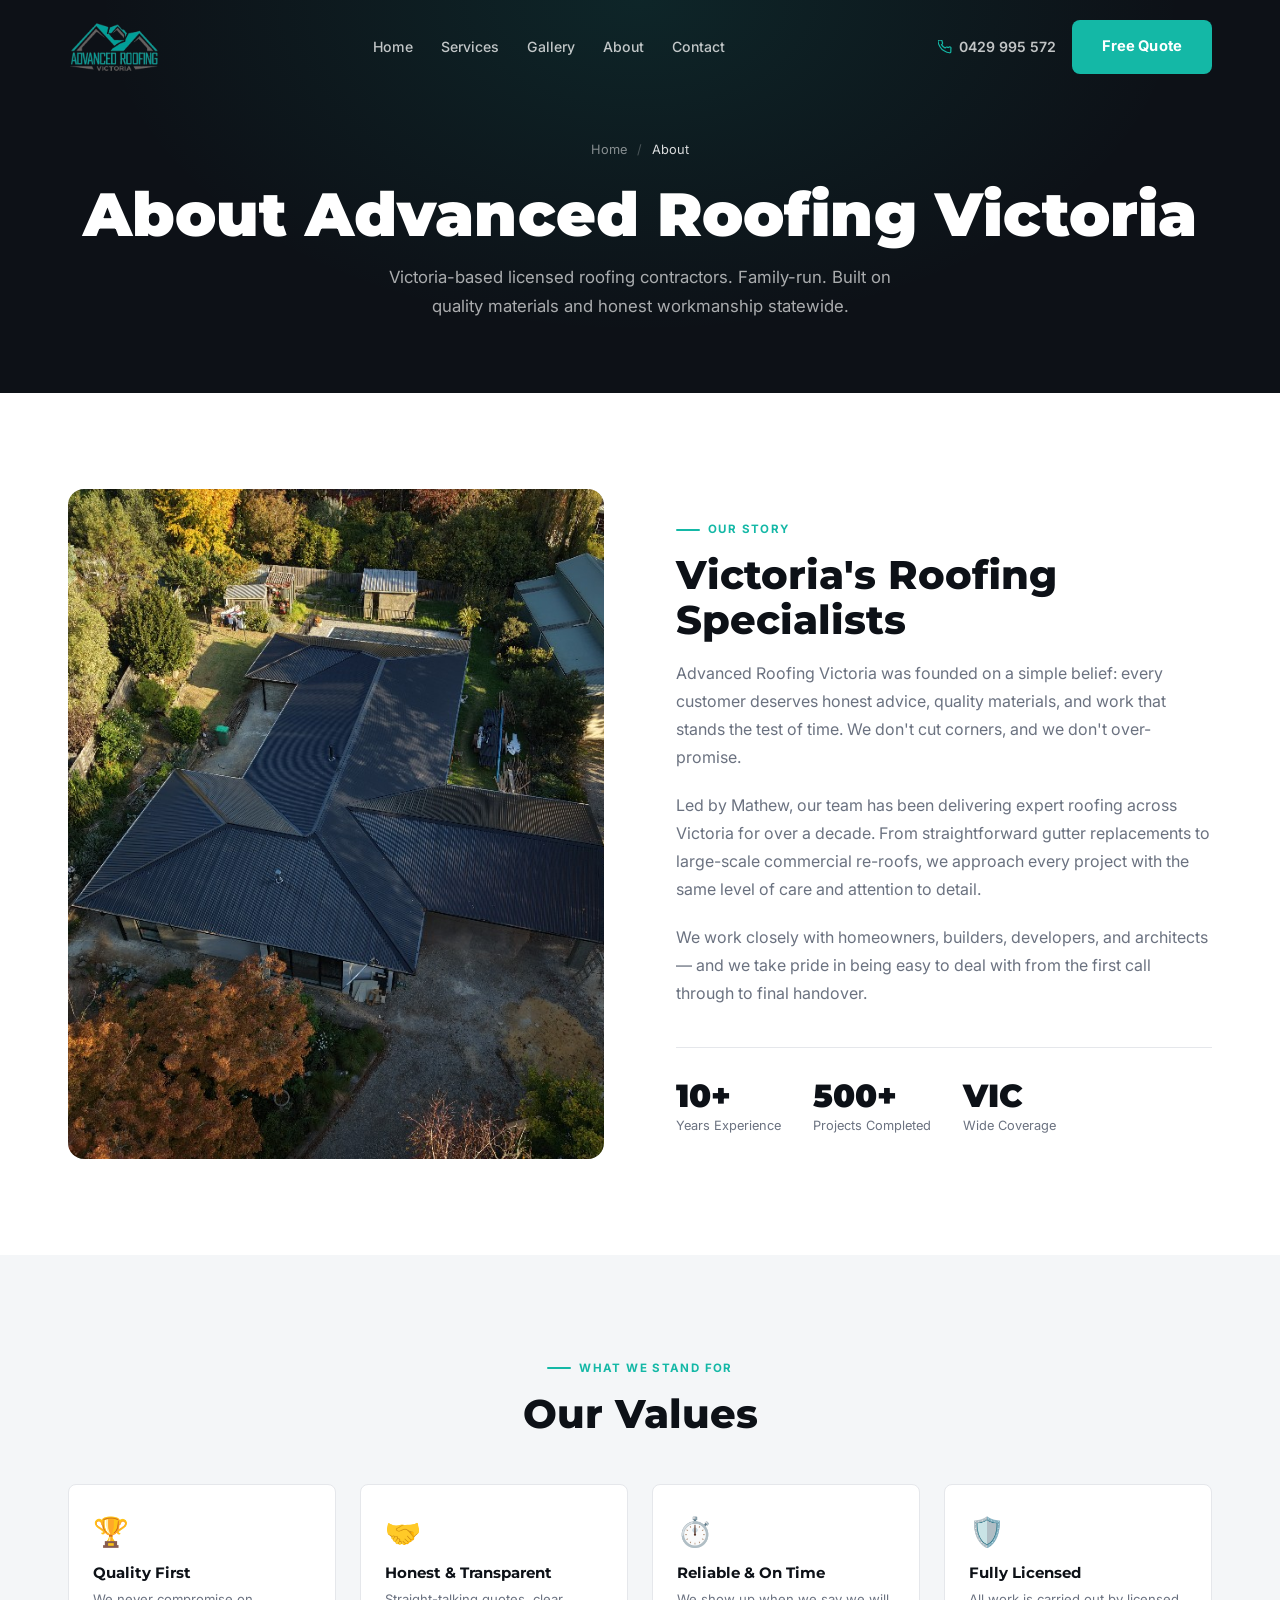
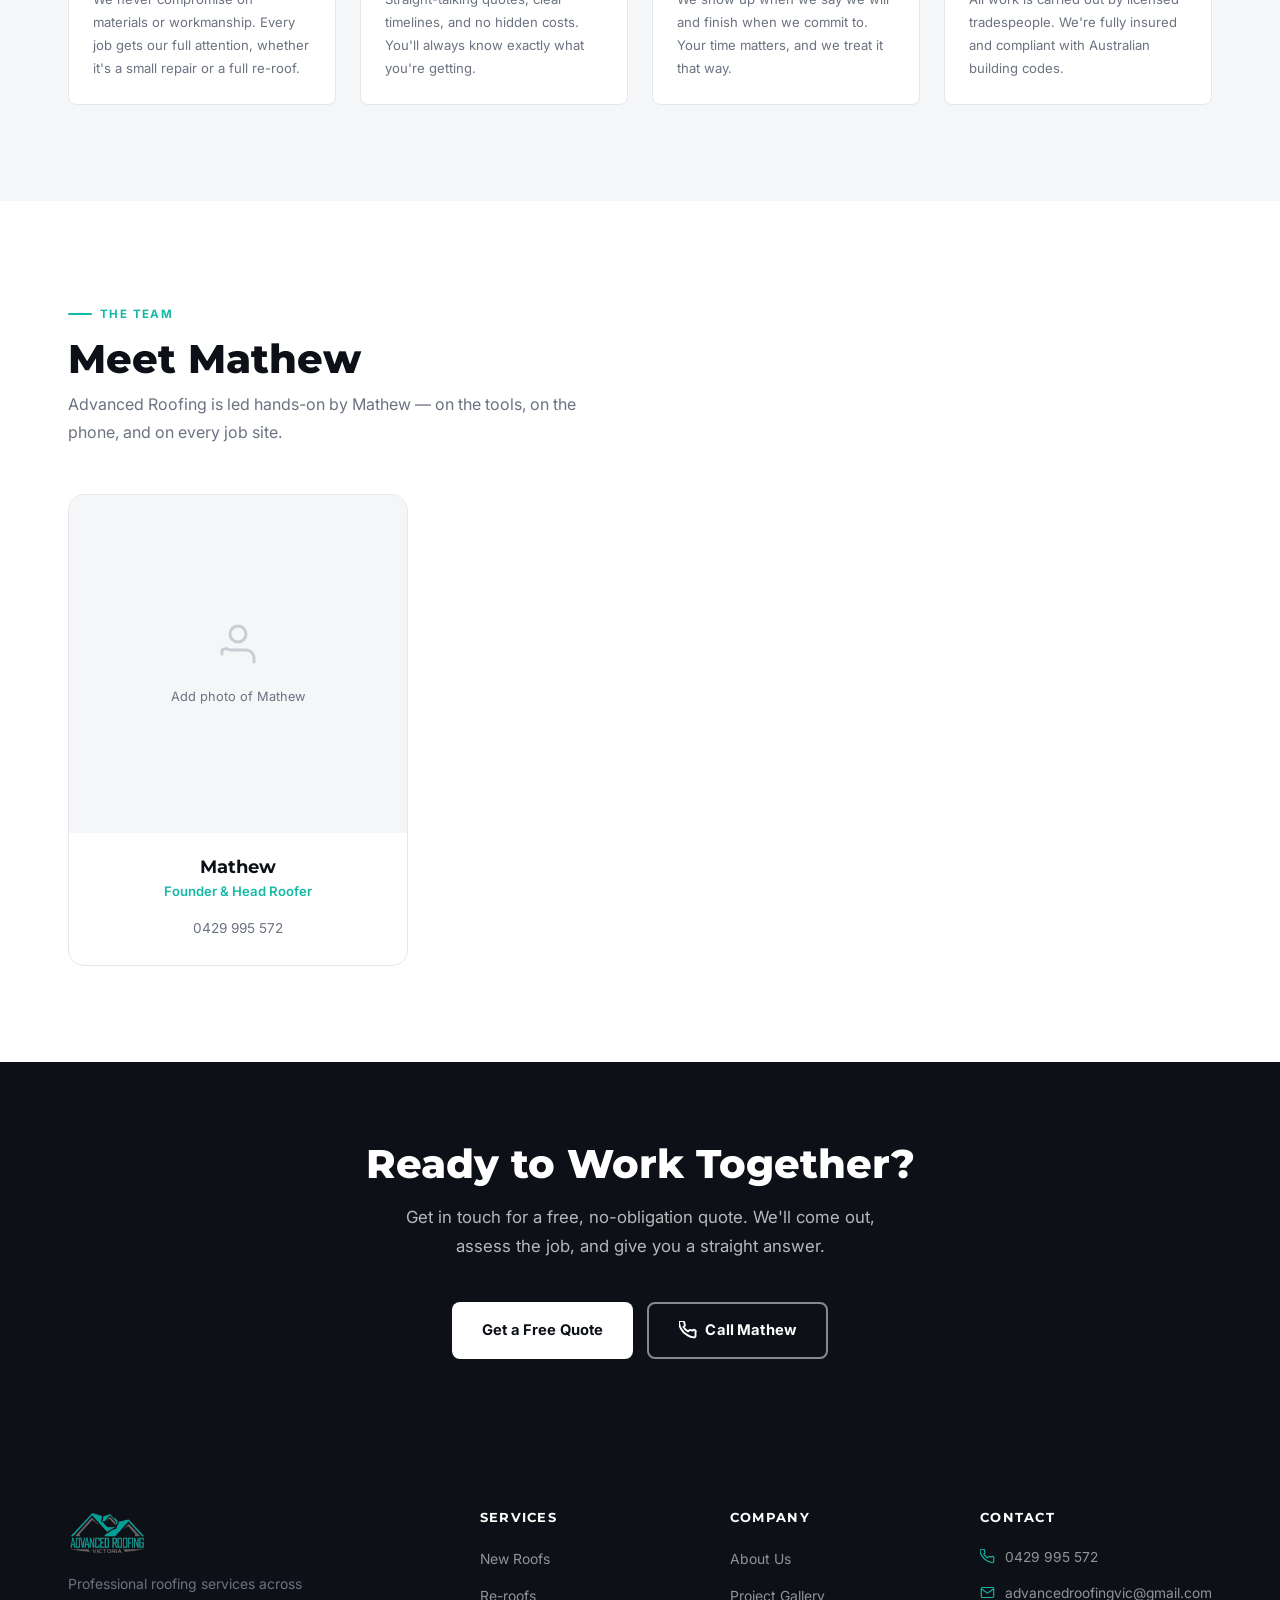
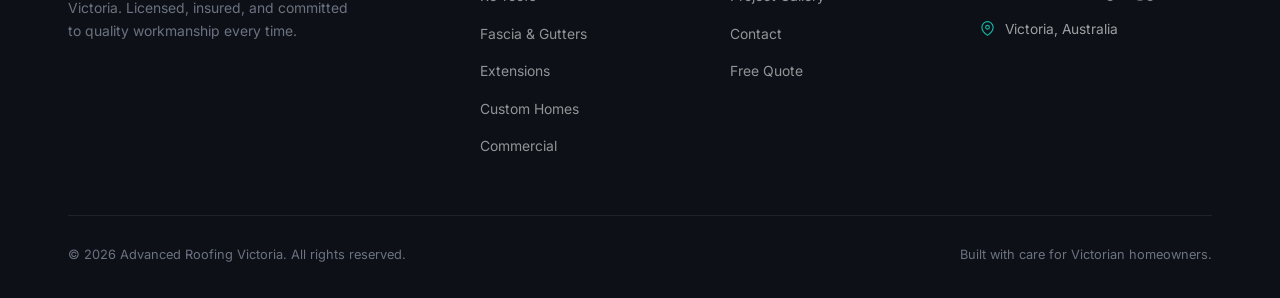
==== commit b0087417: "Optimize site for SEO and AI search. Add schema, Open Graph, sitemap, robots, and llms.txt, plus str" ====
--- a/about.html
+++ b/about.html
@@ -1,15 +1,181 @@
 <!DOCTYPE html>
-<html lang="en">
+<html lang="en-AU">
 <head>
   <meta charset="UTF-8" />
   <meta name="viewport" content="width=device-width, initial-scale=1.0" />
-  <title>About Us | Advanced Roofing Victoria</title>
-  <meta name="description" content="Learn about Advanced Roofing Victoria — who we are, what we stand for, and why Victorian homeowners trust us with their roofs." />
+  <title>About Advanced Roofing Victoria | Licensed Roofers Led by Mathew</title>
+  <meta name="description" content="Meet Advanced Roofing Victoria — a licensed, insured Victorian roofing company led by Mathew. 10+ years experience and 500+ roofs completed statewide." />
+  <meta name="keywords" content="Advanced Roofing Victoria, Victorian roofers, Mathew roofing Victoria" />
+  <meta name="robots" content="index, follow, max-image-preview:large, max-snippet:-1, max-video-preview:-1" />
+  <meta name="author" content="Advanced Roofing Victoria" />
+  <meta name="geo.region" content="AU-VIC" />
+  <meta name="geo.placename" content="Victoria, Australia" />
+  <meta name="theme-color" content="#0d1117" />
+  <link rel="icon" href="/images/logo.png" type="image/png" />
+  <link rel="apple-touch-icon" href="/images/logo.png" />
+  <link rel="canonical" href="https://advancedroofingvic.com.au/about" />
+  <meta property="og:type" content="website" />
+  <meta property="og:site_name" content="Advanced Roofing Victoria" />
+  <meta property="og:locale" content="en_AU" />
+  <meta property="og:title" content="About Advanced Roofing Victoria | Licensed Roofers Led by Mathew" />
+  <meta property="og:description" content="Meet Advanced Roofing Victoria — a licensed, insured Victorian roofing company led by Mathew. 10+ years experience and 500+ roofs completed statewide." />
+  <meta property="og:url" content="https://advancedroofingvic.com.au/about" />
+  <meta property="og:image" content="https://advancedroofingvic.com.au/images/ba-after.jpg" />
+  <meta property="og:image:alt" content="Completed Colorbond roof installation by Advanced Roofing Victoria" />
+  <meta name="twitter:card" content="summary_large_image" />
+  <meta name="twitter:title" content="About Advanced Roofing Victoria | Licensed Roofers Led by Mathew" />
+  <meta name="twitter:description" content="Meet Advanced Roofing Victoria — a licensed, insured Victorian roofing company led by Mathew. 10+ years experience and 500+ roofs completed statewide." />
+  <meta name="twitter:image" content="https://advancedroofingvic.com.au/images/ba-after.jpg" />
   <link rel="stylesheet" href="css/styles.css" />
+  <script type="application/ld+json">
+  {
+    "@context": "https://schema.org",
+    "@type": [
+      "RoofingContractor",
+      "LocalBusiness"
+    ],
+    "@id": "https://advancedroofingvic.com.au/#business",
+    "name": "Advanced Roofing Victoria",
+    "alternateName": "Advanced Roofing VIC",
+    "url": "https://advancedroofingvic.com.au",
+    "logo": "https://advancedroofingvic.com.au/images/logo.png",
+    "image": "https://advancedroofingvic.com.au/images/ba-after.jpg",
+    "description": "Licensed Victorian roofing contractor specialising in new roofs, re-roofs, fascia and gutters, extensions, custom homes and commercial roofing across Victoria, Australia.",
+    "telephone": "+61429995572",
+    "email": "advancedroofingvic@gmail.com",
+    "priceRange": "$$",
+    "currenciesAccepted": "AUD",
+    "paymentAccepted": "Cash, Bank Transfer, Card",
+    "areaServed": {
+      "@type": "AdministrativeArea",
+      "name": "Victoria, Australia"
+    },
+    "address": {
+      "@type": "PostalAddress",
+      "addressRegion": "VIC",
+      "addressCountry": "AU"
+    },
+    "founder": {
+      "@type": "Person",
+      "name": "Mathew"
+    },
+    "contactPoint": {
+      "@type": "ContactPoint",
+      "telephone": "+61429995572",
+      "contactType": "sales",
+      "areaServed": "AU",
+      "availableLanguage": [
+        "English"
+      ]
+    },
+    "knowsAbout": [
+      "Colorbond roofing",
+      "Residential re-roofing",
+      "Fascia and gutter installation",
+      "Commercial roofing Victoria",
+      "Custom home roofing"
+    ],
+    "hasOfferCatalog": {
+      "@type": "OfferCatalog",
+      "name": "Roofing Services",
+      "itemListElement": [
+        {
+          "@type": "Offer",
+          "itemOffered": {
+            "@type": "Service",
+            "name": "New Roof Installation"
+          }
+        },
+        {
+          "@type": "Offer",
+          "itemOffered": {
+            "@type": "Service",
+            "name": "Re-roofing"
+          }
+        },
+        {
+          "@type": "Offer",
+          "itemOffered": {
+            "@type": "Service",
+            "name": "Fascia and Gutters"
+          }
+        },
+        {
+          "@type": "Offer",
+          "itemOffered": {
+            "@type": "Service",
+            "name": "Extension Roofing"
+          }
+        },
+        {
+          "@type": "Offer",
+          "itemOffered": {
+            "@type": "Service",
+            "name": "Custom Home Roofing"
+          }
+        },
+        {
+          "@type": "Offer",
+          "itemOffered": {
+            "@type": "Service",
+            "name": "Commercial Roofing"
+          }
+        }
+      ]
+    },
+    "sameAs": []
+  }
+  </script>
+  <script type="application/ld+json">
+  {
+    "@context": "https://schema.org",
+    "@type": "WebSite",
+    "@id": "https://advancedroofingvic.com.au/#website",
+    "url": "https://advancedroofingvic.com.au",
+    "name": "Advanced Roofing Victoria",
+    "description": "Professional roofing services across Victoria, Australia.",
+    "publisher": {
+      "@id": "https://advancedroofingvic.com.au/#business"
+    },
+    "inLanguage": "en-AU"
+  }
+  </script>
+  <script type="application/ld+json">
+  {
+    "@context": "https://schema.org",
+    "@type": "BreadcrumbList",
+    "itemListElement": [
+      {
+        "@type": "ListItem",
+        "position": 1,
+        "name": "Home",
+        "item": "https://advancedroofingvic.com.au/"
+      },
+      {
+        "@type": "ListItem",
+        "position": 2,
+        "name": "About",
+        "item": "https://advancedroofingvic.com.au/about"
+      }
+    ]
+  }
+  </script>
+  <script type="application/ld+json">
+  {
+    "@context": "https://schema.org",
+    "@type": "AboutPage",
+    "name": "About Advanced Roofing Victoria",
+    "url": "https://advancedroofingvic.com.au/about",
+    "mainEntity": {
+      "@id": "https://advancedroofingvic.com.au/#business"
+    }
+  }
+  </script>
 </head>
 <body>
+  <a href="#main-content" class="skip-link">Skip to main content</a>
   <!-- Navigation -->
-  <nav class="navbar scrolled" id="navbar">
+  <nav class="navbar scrolled" id="navbar" aria-label="Primary">
     <div class="container">
       <a href="/" class="nav-logo">
         <img src="images/logo.png" alt="Advanced Roofing Victoria" />
@@ -42,6 +208,7 @@
     <a href="/#quote">Contact</a>
     <a href="/#quote" class="btn btn-teal">Get a Free Quote</a>
   </div>
+  <main id="main-content">
   <!-- Page Hero -->
   <section class="page-hero">
     <div class="container">
@@ -50,8 +217,8 @@
         <span>/</span>
         <span style="color:rgba(255,255,255,0.85)">About</span>
       </div>
-      <h1>About Advanced Roofing</h1>
-      <p>Victoria-based. Family-run. Built on a reputation for quality and honest workmanship.</p>
+      <h1>About Advanced Roofing Victoria</h1>
+      <p>Victoria-based licensed roofing contractors. Family-run. Built on quality materials and honest workmanship statewide.</p>
     </div>
   </section>
   <!-- Our Story -->
@@ -59,7 +226,7 @@
     <div class="container">
       <div class="about-grid">
         <div class="about-image">
-          <img src="images/IMG_0963.jpg" alt="Advanced Roofing Victoria — aerial project view" />
+          <img src="images/IMG_0963.jpg" alt="Aerial view of a completed Colorbond metal roof by Advanced Roofing Victoria in Victoria Australia" />
         </div>
         <div>
           <span class="section-eyebrow">Our Story</span>
@@ -156,6 +323,7 @@
       </div>
     </div>
   </div>
+  </main>
   <!-- Footer -->
   <footer class="footer">
     <div class="container">
--- a/css/styles.css
+++ b/css/styles.css
@@ -30,6 +30,18 @@
 }
 html { scroll-behavior: smooth; scroll-padding-top: 88px; }
 section[id] { scroll-margin-top: 88px; }
+.skip-link {
+  position: absolute;
+  left: -9999px;
+  top: 0;
+  z-index: 10000;
+  padding: 12px 20px;
+  background: var(--teal);
+  color: var(--white);
+  font-weight: 700;
+  border-radius: 0 0 var(--radius) 0;
+}
+.skip-link:focus { left: 0; }
 body {
   font-family: var(--font-body);
   color: var(--grey-dark);
